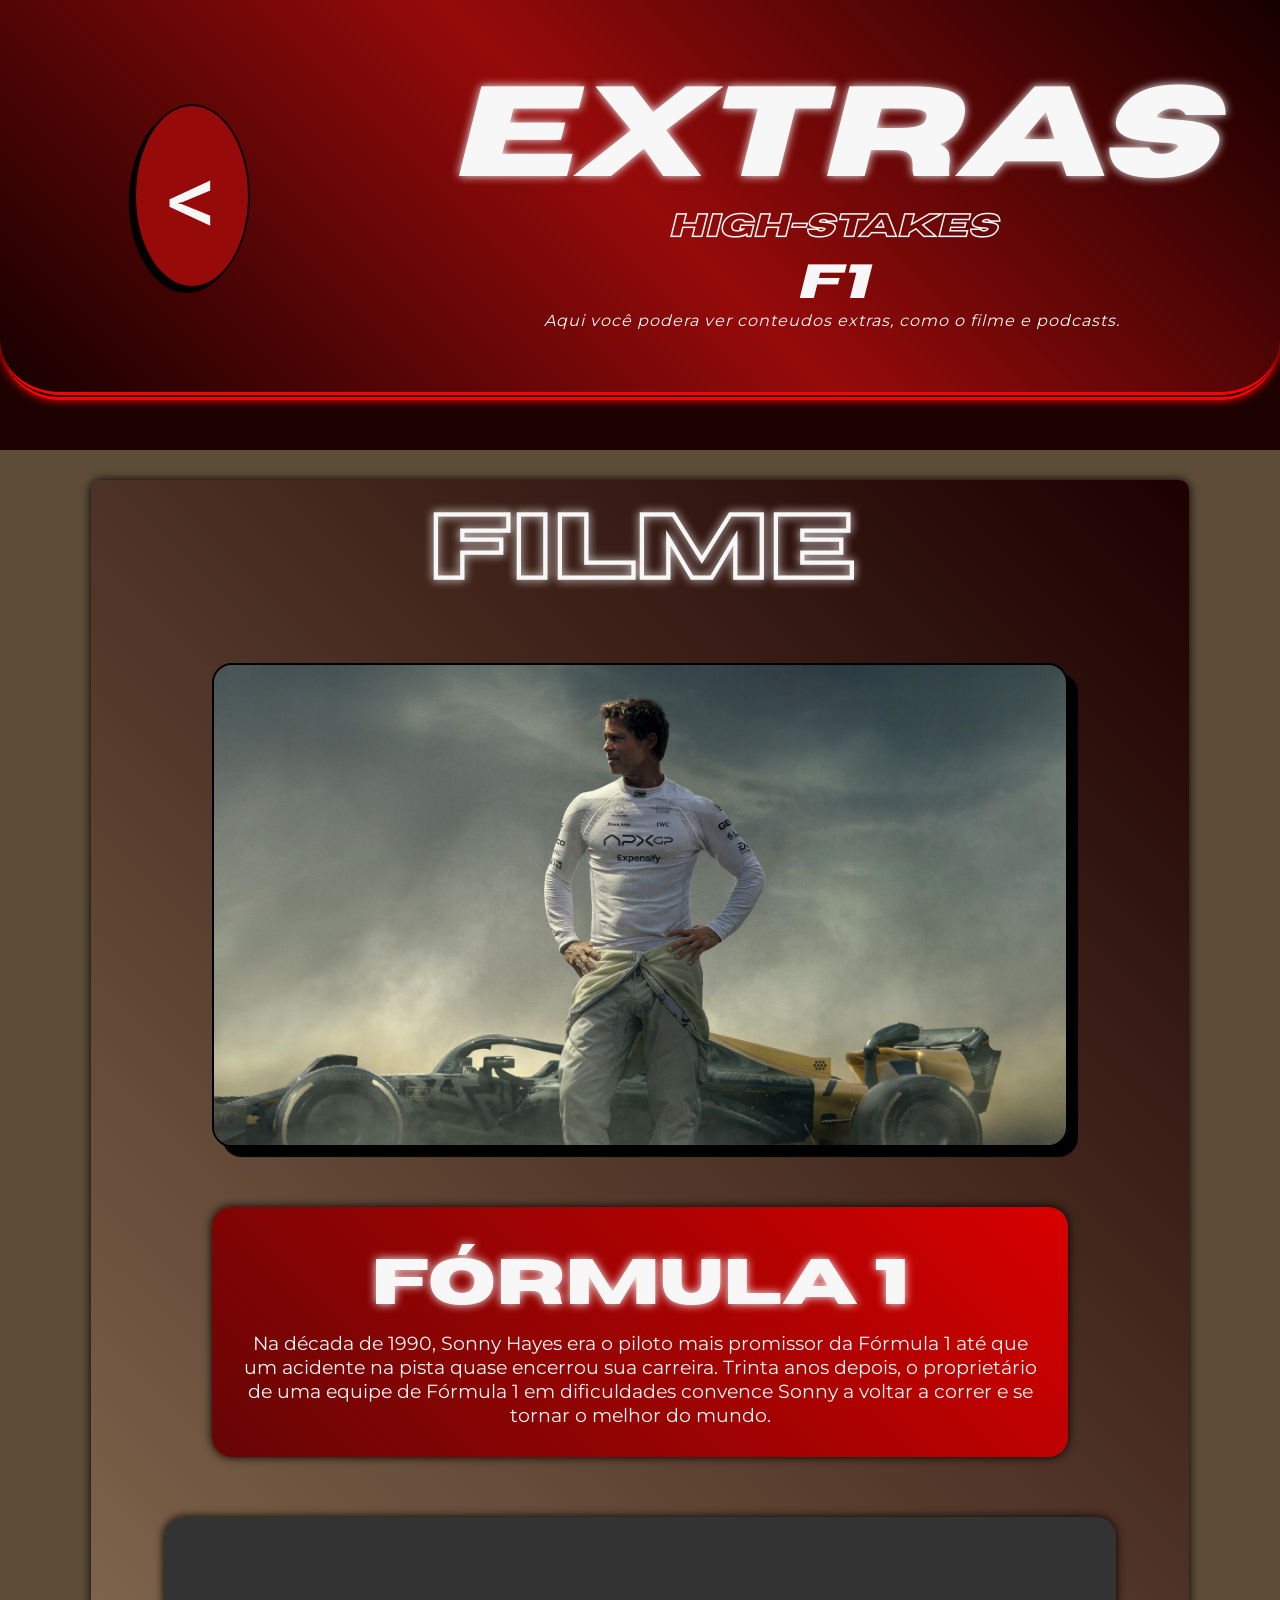
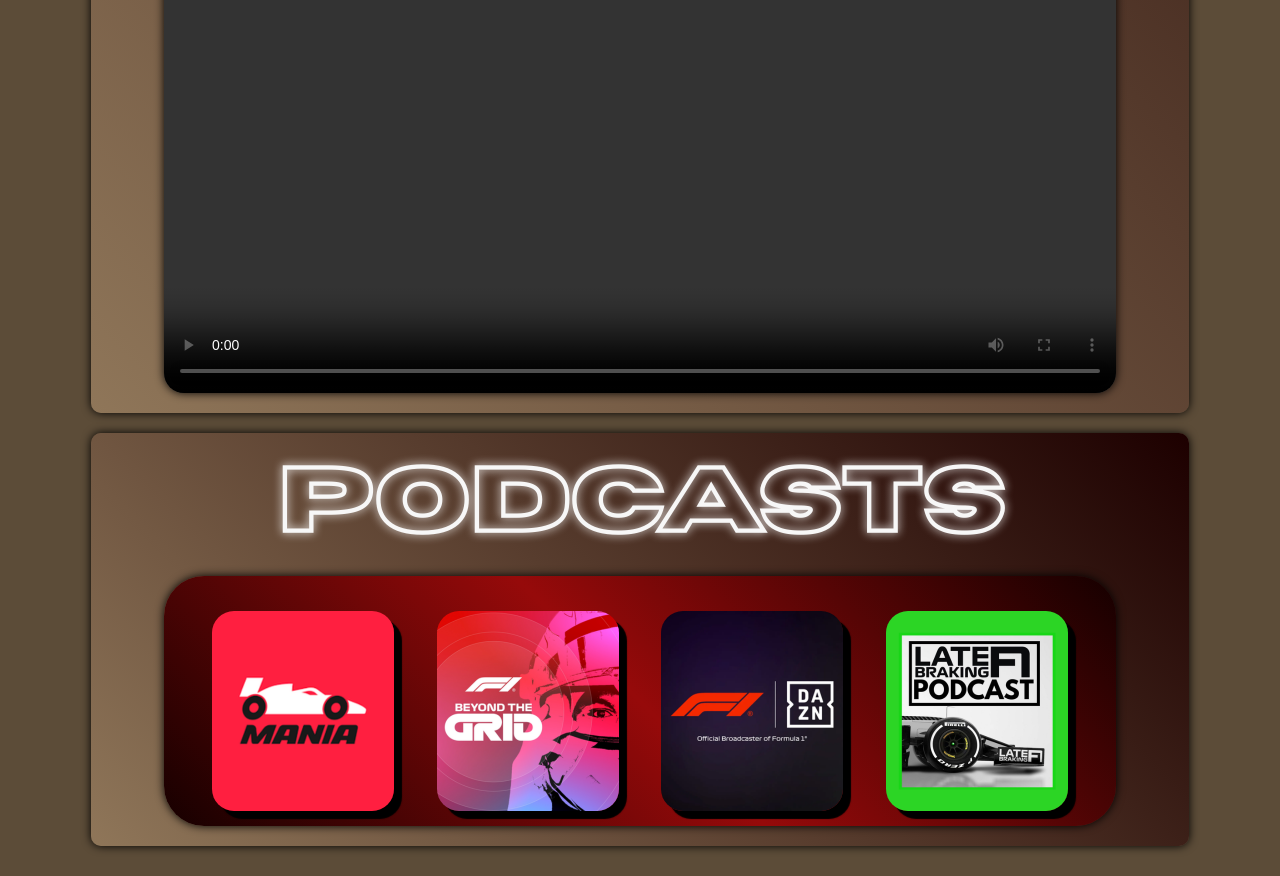
==== PI/HTML/CE.html @ 6d69009c "06-06-2025, 09;50, PAULO TURIBIO" ====
<!DOCTYPE html>
<html lang="pt-br">
<head>
    <meta charset="UTF-8">
    <link rel="stylesheet" href="../CSS/CE.css">
    <link rel="shortcut icon" href="../Midias/Imagens/icone/favicon.ico" type="image/x-icon">
    <meta name="viewport" content="width=device-width, initial-scale=1.0">
    <title>EXTRAS</title>
</head>
<body>
    <header>
        <div id="D1">
            <a href="../PRINCIPAL.html"> < </a>
        </div>
        <div id="D2">
            <h1>EXTRAS</h1>
            <h2>HIGH-STAKES</h2>
            <h3>F1</h3>
            <p>Aqui você podera ver conteudos extras, como o filme e podcasts.</p>
        </div>
    </header>
    <main>
        <section id="FILME">
            <h2 id="fi">FILME</h2>
            <div id="poster">
                <img src="../Midias/Imagens/poster1.jpg" alt="">
            </div>
            <div id="poster2">
                <div id="sino">
                    <h2>FÓRMULA 1</h2>
                    <p>Na década de 1990, Sonny Hayes era o piloto mais promissor da Fórmula 1 até que um acidente na pista quase encerrou sua carreira. Trinta anos depois, o proprietário de uma equipe de Fórmula 1 em dificuldades convence Sonny a voltar a correr e se tornar o melhor do mundo.</p>
                </div>
            </div>
            <div id="poster3">
                <video src="../Midias/videos/f1edit.mp4" controls></video>
            </div>
        </section>
        <section id="pod">
            <h2 id="po">PODCASTS</h2>
            <div id="conta">
                <div><a href="https://www.f1mania.net/podcast/" target="_blank"><img src="../Midias/Imagens/pods/mmania.png" alt=""></a></div>
                <div><a href="https://www.formula1.com/en/latest/tags/beyond-the-grid.63HGi6Q0grEg1ToZBtPNQ9" target="_blank"><img src="../Midias/Imagens/pods/beyondgrid.png" alt=""></a></div>
                <div><a href="https://www.dazn.com/pt-BR/competition/Competition:1m5x4n07f2kqkiczebja5etiq" target="_blank"><img src="../Midias/Imagens/pods/dazn.png" alt=""></a></div>
                <div><a href="https://www.latebrakingpodcast.com/" target="_blank"><img src="../Midias/Imagens/pods/braking late.png" alt=""></a></div>
                <div><a href="https://www.formula1.com/en/latest/tags/f1-nation.4OP1JyE2Om4LVtCmDTIlPN" target="_blank"><img src="../Midias/Imagens/pods/f1nation.png" alt=""></a></div>
                <div><a href="https://www.grandepremio.com.br/podcasts/" target="_blank"><img src="../Midias/Imagens/pods/grandepremio.png" alt=""></a></div>
                <div><a href="https://open.spotify.com/show/5ikPuUzoDurzL3ep7BH6tL" target="_blank"><img src="../Midias/Imagens/pods/otosport.png" alt=""></a></div>
                <div><a href="https://www.sporttv.pt/podcast-f1-na-sport-tv" target="_blank"><img src="../Midias/Imagens/pods/sporttv.png" alt=""></a></div>
                <div><a href="https://www.the-race.com/" target="_blank"><img src="../Midias/Imagens/pods/the race.png" alt=""></a></div>
                <div><a href="https://open.spotify.com/show/44WOouSMPldxafMFCKT3gA" target="_blank"><img src="../Midias/Imagens/pods/xadrez.png" alt=""></a></div>
            </div>
        </section>
    </main>
</body>
</html>
---- PI/CSS/CE.css ----
@font-face {
    font-family: FP;
    src: url(../Midias/Fontes/Horizon-Font/horizon.otf);
}
@font-face {
    font-family: FS;
    src: url(../Midias/Fontes/Horizon-Font/horizon_outlined.otf);
}
@font-face {
    font-family: Roboto1;
    src: url(../Midias/Fontes/Roboto-Regular.ttf);
}
@font-face {
    font-family: M1;
    src: url(../Midias/Fontes/Montserrat-VariableFont_wght.ttf);
}
@font-face {
    font-family: MERRI;
    src: url(../Midias/Fontes/Merriweather/Merriweather-VariableFont_opsz\,wdth\,wght.ttf);
}
*{
    margin: 0;
    padding: 0;
    box-sizing: border-box;
    flex-wrap: wrap;
    scroll-behavior: smooth;
}
*::selection{
    background-color: var(--cor2);
    color: var(--C1P);
}
:root{
    --C1P: rgb(247, 247, 247);
    --cor1: rgb(227, 68, 65);
    --cor2: rgb(216, 0, 0);
    --cor3: #960a0a;
    --cor4: rgb(102, 5, 5);
    --cor5: rgb(104, 0, 0);
    --cor6: rgb(22, 0, 0);
    --cor7: rgb(106, 6, 8);
    --cor8: rgb(14, 0, 0);
    --cor9: rgb(29, 0, 0);
    --VERMELHO: red;
    --cor10: rgb(92, 76, 56);
    --cor11: rgb(143, 118, 89);
}
body{
    background-color: var(--cor9);
    overflow-x: hidden;
}
header{
    box-shadow: 0px 0px 10px var(--VERMELHO);
    width: 100%;
    height: 400px;
    flex-wrap: wrap;
    background-image: linear-gradient(45deg, var(--cor6),var(--cor3), var(--cor6));
    background-size: cover;
    background-repeat: no-repeat;
    backdrop-filter: blur(60px);
    background-position: center;
    display: flex;
    flex-direction: row;
    border-bottom: 8px double var(--VERMELHO);
    border-radius: 0 0 60px 60px;
}
#D1{
    width: 30%;
    height: 100%;
    display: flex;
    flex-direction: column;
    align-items: center;
    justify-content: center;
}
#D1 a{
    background-color: var(--cor3);    
    text-decoration: none;
    color: var(--C1P);
    font-size: 8vw;
    transition: 0.3s;    
    padding: 30px;
    font-family: Roboto1;
    border-radius: 50%;
    box-shadow: -5px 5px 1px black;
    text-align: center;
    display: inline-block;
    border: 2px solid var(--cor8);
}
#D1 a:hover{
    transform: scale(1.1);
    background-color: var(--cor2);
    box-shadow: 0px 0px 20px black;
}
#D2{
    width: 70%;
    height: 100%;
    display: flex;
    flex-direction: column;
    align-items: center;
    justify-content: center;
}
#D2 h1{
    font-family: FP;
    font-size: 10vw;
    text-align: center;
    color: var(--C1P);
    display: flex;
    flex-direction: row;
    align-items: center;
    text-shadow: 0px 0px 10px var(--C1P);
    font-style: italic;
}
#D2 h2{
    font-family: FS;
    color: var(--C1P);
    margin-bottom: 10px;
    font-size: 2em;
    font-style: italic;
}
#fi{
    font-family: FS;
    color: var(--C1P);
    text-shadow: 0px 0px 10px var(--C1P);
    font-size: 7vw;
}
#D2 h3{
    color: var(--C1P);
    font-family: FP;
    font-style: italic;
    letter-spacing: 1px;
    font-size: 3em;
}
#D2 p{
    color: var(--C1P);
    font-family: M1;
    text-align: center;
    font-style: italic;
    letter-spacing: 1px;
    font-size: 1em;
    width: 70%;
}
main{
    background-color: var(--cor10);
    width: 100%;
    height: auto;
    display: flex;
    flex-direction: column;
    padding: 30px;
    align-items: center;
    margin-top: 50px;
    flex-wrap: wrap;
}
#FILME{
    width: 90%;
    padding: 20px;
    background-image: linear-gradient(45deg, var(--cor11), var(--cor9));
    box-shadow: 0px 0px 10px black;
    border-radius: 10px;
    display: flex;
    flex-direction: column;
    gap: 60px;
    justify-content: space-evenly;
    align-items: center;
    flex-wrap: wrap;
}
#poster{
    width: 90%;
    display: flex;
    justify-content: center;
}
#poster img{
    width: 90%;
    border-radius: 20px;
    box-shadow: 10px 10px 1px black;
    border: 2px solid black;
}
#poster2{
    width: 90%;
    display: flex;
    justify-content: space-evenly;
    align-items: center;
}
#sino{
    box-shadow: 0px 0px 10px black;
    width: 90%;
    text-align: center;
    background-image: linear-gradient(45deg, var(--cor4), var(--cor2) ) ;
    padding: 30px;
    border-radius: 20px;
    color: var(--C1P);
}
#sino h2{
    font-family: FP;
    font-size: 5vw;
    margin: 10px;
    text-shadow: 0px 0px 10px var(--C1P);
}
#sino p{
    font-family: M1;
    font-size: 1.5vw;
}
#poster3{
    width: 90%;
    display: flex;
    justify-content: center;
}
#poster3 video{
    width: 100%;
    border-radius: 20px;
    box-shadow: 0px 0px 10px black;
}
#pod{
    margin-top: 20px;
    width: 90%;
    padding: 20px;
    background-image: linear-gradient(45deg, var(--cor11), var(--cor9));
    box-shadow: 0px 0px 10px black;
    border-radius: 10px;
    display: flex;
    flex-direction: column;
    justify-content: space-evenly;
    align-items: center;
    flex-wrap: wrap;
}
#po{
    font-family: FS;
    color: var(--C1P);
    text-shadow: 0px 0px 10px var(--C1P);
    font-size: 7vw;
    margin-bottom: 20px;
}
#conta{
    width: 90%;
    height: 250px;
    padding: 20px;
    border-radius: 40px;
    display: flex;
    box-shadow: 0px 0px 10px black;
    align-items: center;
    justify-content: space-evenly;
    background-image: linear-gradient(45deg, var(--cor6),var(--cor3), var(--cor6));
    flex-direction: row;
    flex-wrap: wrap;
    overflow-y: auto;
}

#conta div{
    overflow: hidden;
    border-radius: 22px;
    width: 182px;
    height: 200px;
    margin: 15px;
    box-shadow: 8px 8px 1px black;
    transition: 0.3s ease;
}
#conta a img{
    width: 100%;
}
#conta div:hover{
    transform: scale(1.1);
    box-shadow: 0px 0px 10px var(--cor8);
}
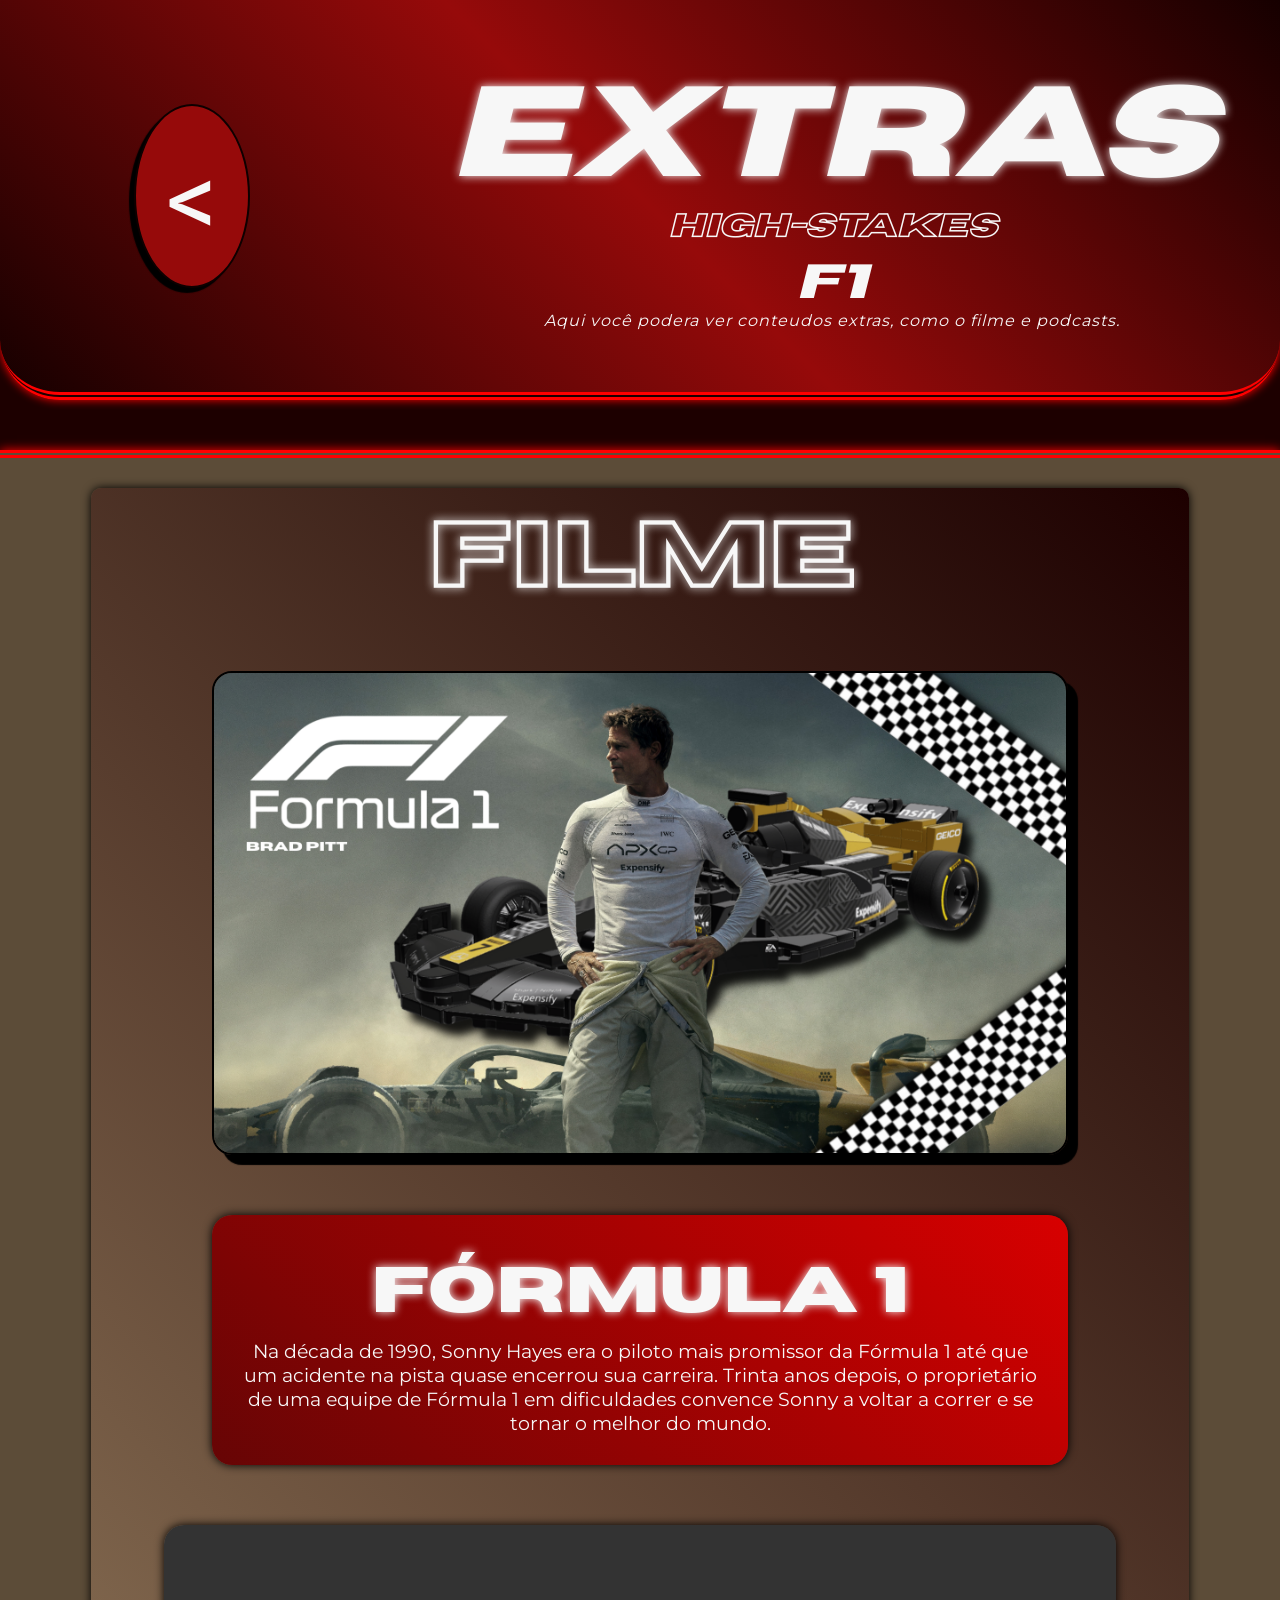
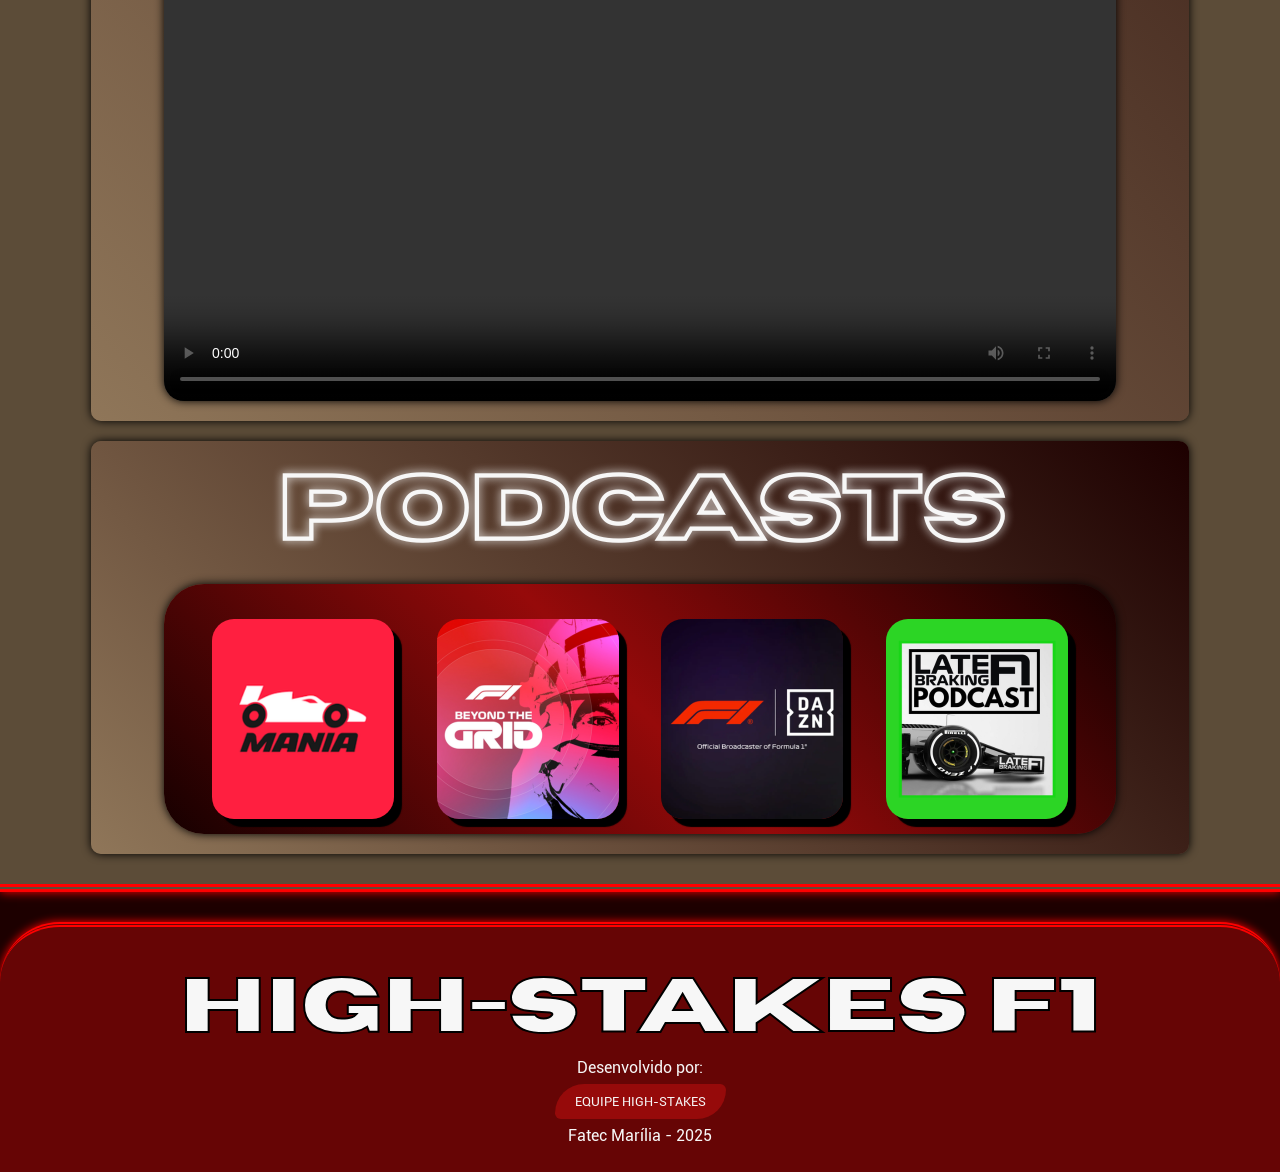
==== commit 5517cae6: "mesmo que o de baixo, 10:32" ====
--- a/PI/HTML/CE.html
+++ b/PI/HTML/CE.html
@@ -23,7 +23,7 @@
         <section id="FILME">
             <h2 id="fi">FILME</h2>
             <div id="poster">
-                <img src="../Midias/Imagens/poster1.jpg" alt="">
+                <img src="../Midias/Imagens/poster1.png" alt="">
             </div>
             <div id="poster2">
                 <div id="sino">
@@ -51,5 +51,13 @@
             </div>
         </section>
     </main>
+     <footer>
+        <div id="rodape">
+            <h2>HIGH-STAKES F1</h2>
+            <p>Desenvolvido por:</p>
+            <a href="HTML/creditos.html">EQUIPE HIGH-STAKES</a>
+            <p>Fatec Marília - 2025</p>
+        </div>
+    </footer>
 </body>
 </html>
--- a/PI/CSS/CE.css
+++ b/PI/CSS/CE.css
@@ -148,6 +148,9 @@
     align-items: center;
     margin-top: 50px;
     flex-wrap: wrap;
+    box-shadow: 0px 0px 10px var(--VERMELHO);
+    border-top: 8px double var(--VERMELHO);
+    border-bottom: 8px double var(--VERMELHO);
 }
 #FILME{
     width: 90%;
@@ -258,4 +261,58 @@
 #conta div:hover{
     transform: scale(1.1);
     box-shadow: 0px 0px 10px var(--cor8);
-}+}
+#rodape a{
+    background-color: var(--cor3);
+    color: var(--C1P);
+    padding: 10px 20px;
+    border-radius:  50px 10px;
+    text-decoration: none;
+    display: inline-block;
+    font-size: 1vw;
+    transition: all 0.5s;
+    font-family: Roboto1;
+}
+#rodape p{
+    font-family: Roboto1;
+    color: var(--C1P);
+}
+#rodape h2{
+    font-family: FP;
+    font-size: 6vw;
+    text-align: center;
+    color: var(--C1P);
+    display: flex;
+    flex-direction: row;
+    align-items: center;
+    margin-top: 30px;
+    -webkit-text-stroke: 2px black;
+}
+#NMS{
+    font-family: M1;
+    color: var(--C1P);
+}
+footer{
+    background-color: var(--cor4);
+    border-top: 5px double var(--VERMELHO);
+    width: 100%;
+    height: 250px;
+    padding-bottom: 20px;
+    margin-top: 30px;
+    border-radius: 60px 60px 0 0;
+    box-shadow: 0px 0px 10px var(--VERMELHO);
+}
+#rodape{
+    width: 100%;
+    height: 100%;
+    display: flex;
+    align-items: center;
+    flex-direction: column;
+    justify-content: space-evenly;    
+
+}
+a:hover{
+    transform: scale(1.1);
+    background-color: var(--cor2);
+    box-shadow: 0px 0px 20px black;
+}
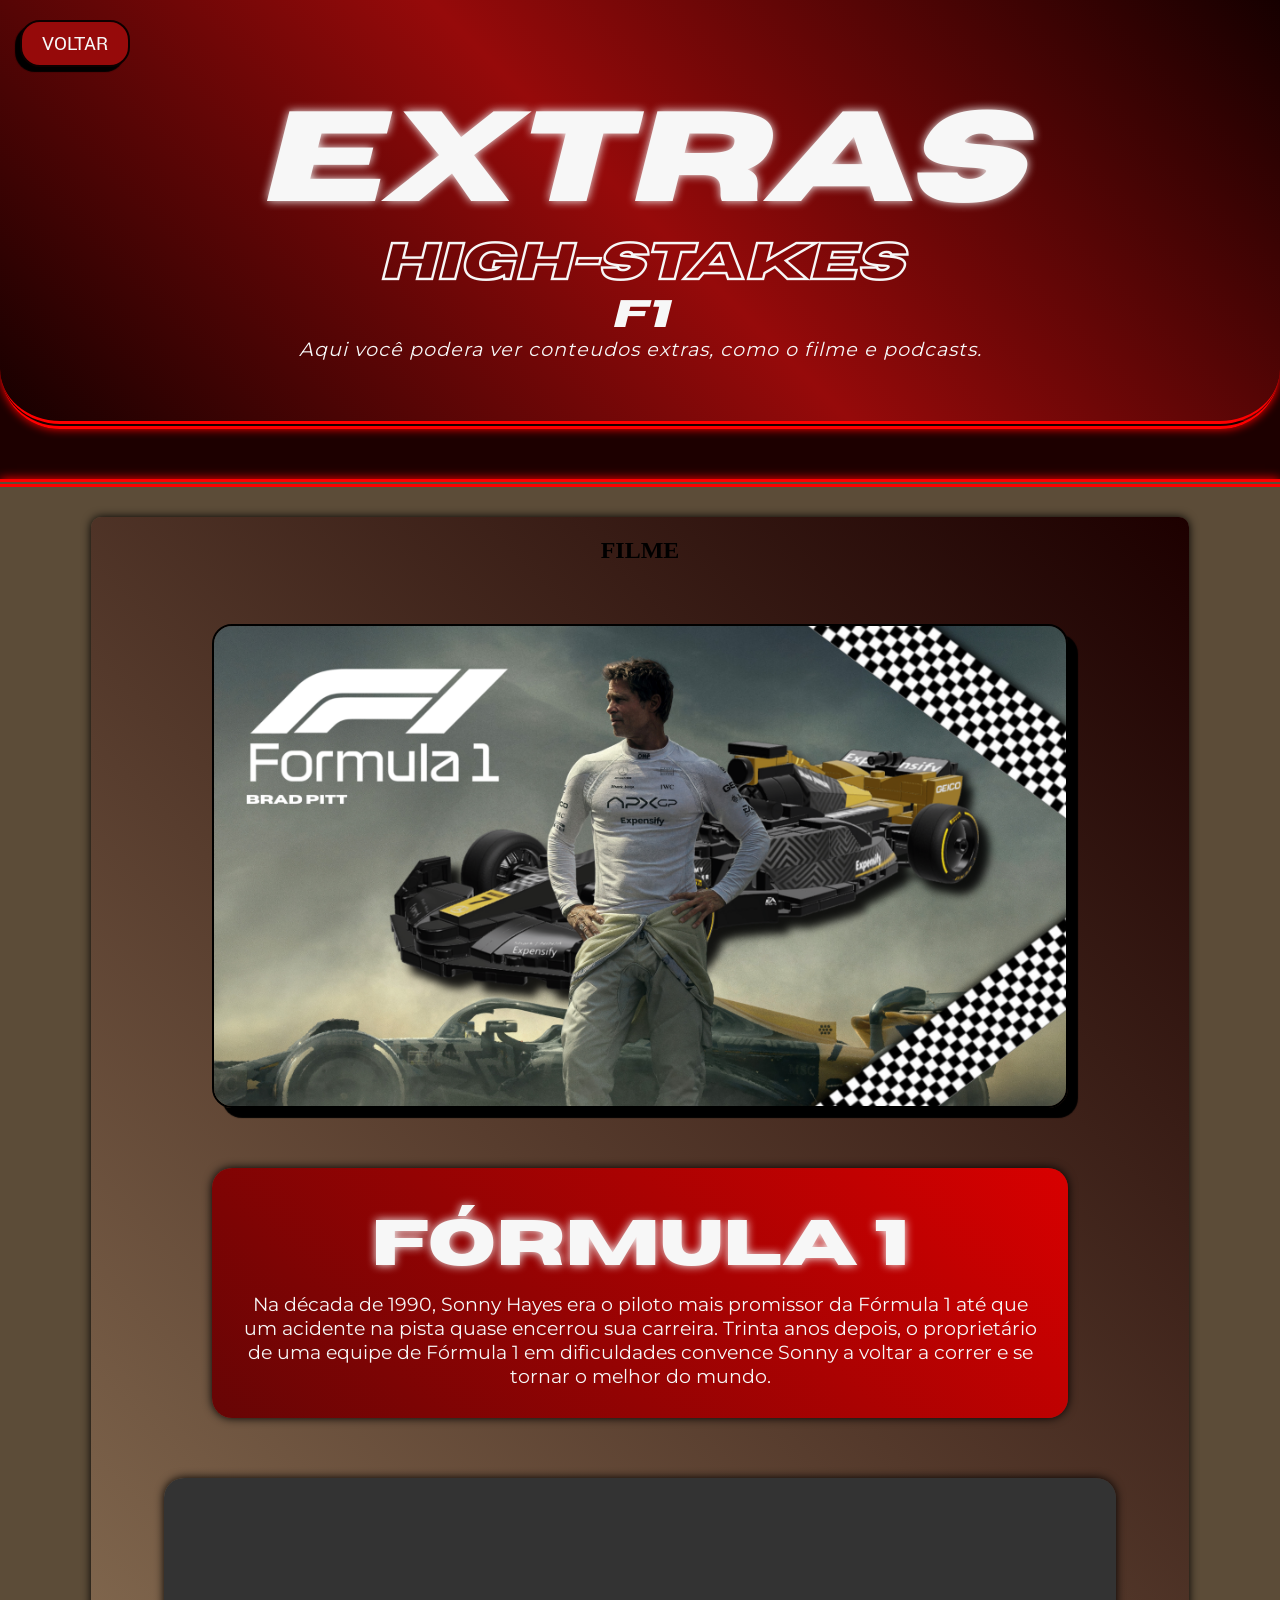
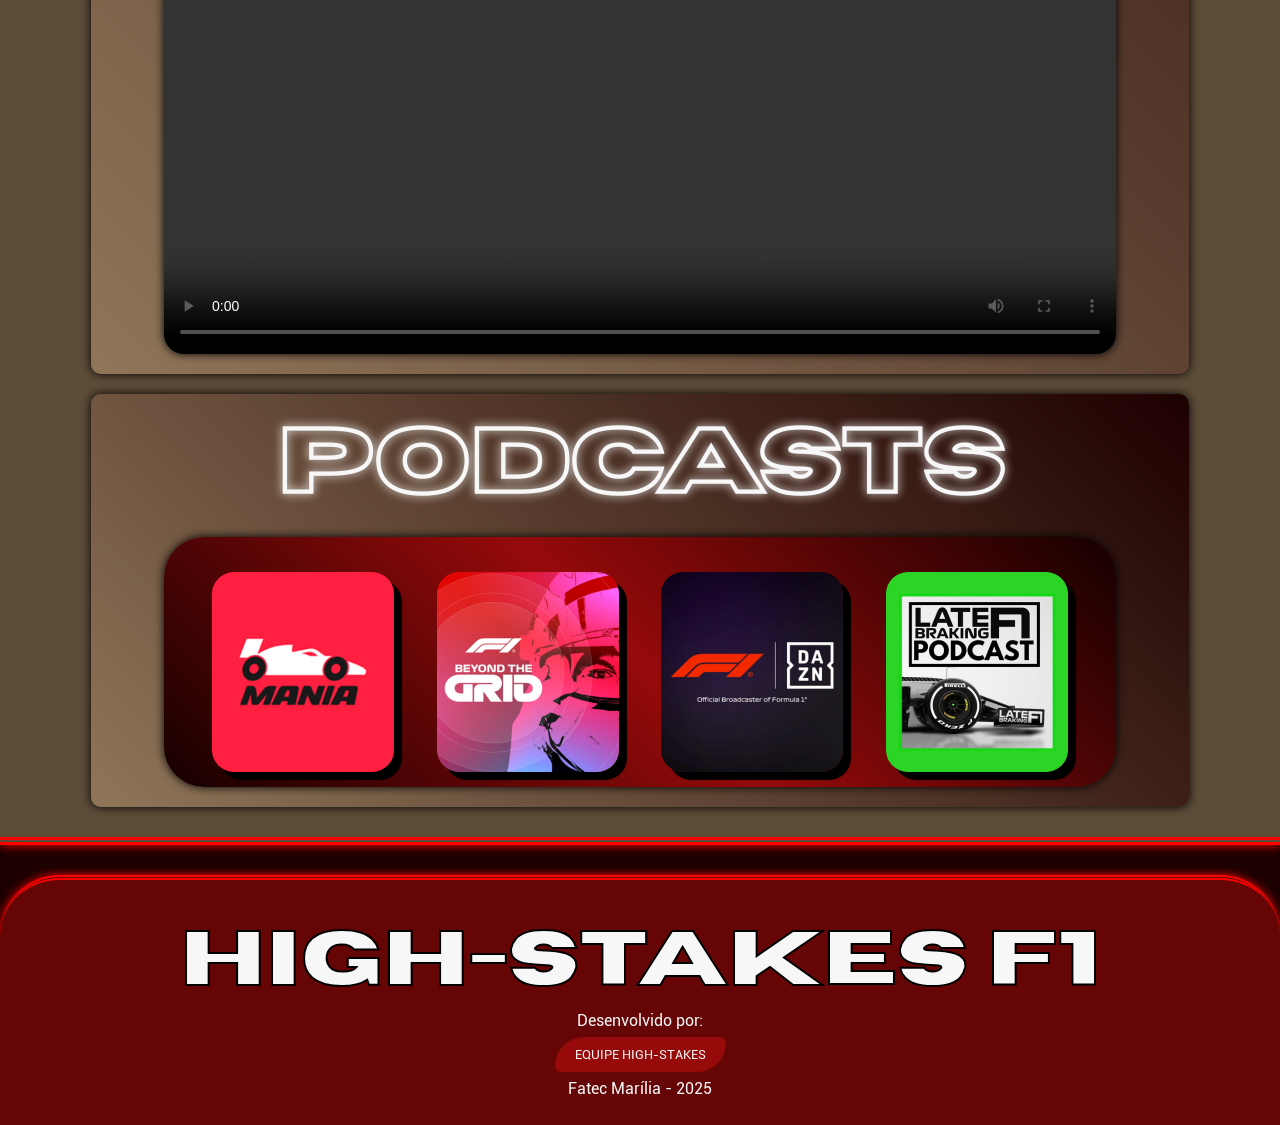
==== commit 2dfaa404: "botões, 10:48, PAULO E JUVENAL" ====
--- a/PI/HTML/CE.html
+++ b/PI/HTML/CE.html
@@ -10,7 +10,7 @@
 <body>
     <header>
         <div id="D1">
-            <a href="../PRINCIPAL.html"> < </a>
+            <a href="../PRINCIPAL.html"> VOLTAR </a>
         </div>
         <div id="D2">
             <h1>EXTRAS</h1>
@@ -55,7 +55,7 @@
         <div id="rodape">
             <h2>HIGH-STAKES F1</h2>
             <p>Desenvolvido por:</p>
-            <a href="HTML/creditos.html">EQUIPE HIGH-STAKES</a>
+            <a href="creditos.html">EQUIPE HIGH-STAKES</a>
             <p>Fatec Marília - 2025</p>
         </div>
     </footer>
--- a/PI/CSS/CE.css
+++ b/PI/CSS/CE.css
@@ -51,7 +51,8 @@
 header{
     box-shadow: 0px 0px 10px var(--VERMELHO);
     width: 100%;
-    height: 400px;
+    height: auto;
+    padding-bottom: 60px;
     flex-wrap: wrap;
     background-image: linear-gradient(45deg, var(--cor6),var(--cor3), var(--cor6));
     background-size: cover;
@@ -59,13 +60,13 @@
     backdrop-filter: blur(60px);
     background-position: center;
     display: flex;
-    flex-direction: row;
+    flex-direction: column;
     border-bottom: 8px double var(--VERMELHO);
     border-radius: 0 0 60px 60px;
 }
 #D1{
-    width: 30%;
-    height: 100%;
+    width: 100%;
+    height: 20%;
     display: flex;
     flex-direction: column;
     align-items: center;
@@ -75,11 +76,13 @@
     background-color: var(--cor3);    
     text-decoration: none;
     color: var(--C1P);
-    font-size: 8vw;
+    font-size: 1.5vw;
     transition: 0.3s;    
-    padding: 30px;
+    padding: 10px 20px;
+    border-radius: 20px;
+    margin: 20px;
+    align-self: start;
     font-family: Roboto1;
-    border-radius: 50%;
     box-shadow: -5px 5px 1px black;
     text-align: center;
     display: inline-block;
@@ -91,11 +94,12 @@
     box-shadow: 0px 0px 20px black;
 }
 #D2{
-    width: 70%;
-    height: 100%;
-    display: flex;
-    flex-direction: column;
-    align-items: center;
+    width: 100%;
+    height: 70%;
+    display: flex;
+    flex-direction: column;
+    align-items: center;
+    flex-wrap: nowrap;
     justify-content: center;
 }
 #D2 h1{
@@ -104,30 +108,24 @@
     text-align: center;
     color: var(--C1P);
     display: flex;
-    flex-direction: row;
-    align-items: center;
+    flex-direction: column;
+    align-items: center;
+    
     text-shadow: 0px 0px 10px var(--C1P);
     font-style: italic;
 }
 #D2 h2{
     font-family: FS;
     color: var(--C1P);
-    margin-bottom: 10px;
-    font-size: 2em;
+    font-size: 4vw;
     font-style: italic;
-}
-#fi{
-    font-family: FS;
-    color: var(--C1P);
-    text-shadow: 0px 0px 10px var(--C1P);
-    font-size: 7vw;
 }
 #D2 h3{
     color: var(--C1P);
     font-family: FP;
     font-style: italic;
     letter-spacing: 1px;
-    font-size: 3em;
+    font-size: 3vw;
 }
 #D2 p{
     color: var(--C1P);
@@ -135,7 +133,7 @@
     text-align: center;
     font-style: italic;
     letter-spacing: 1px;
-    font-size: 1em;
+    font-size: 1.5vw;
     width: 70%;
 }
 main{
@@ -288,10 +286,6 @@
     margin-top: 30px;
     -webkit-text-stroke: 2px black;
 }
-#NMS{
-    font-family: M1;
-    color: var(--C1P);
-}
 footer{
     background-color: var(--cor4);
     border-top: 5px double var(--VERMELHO);
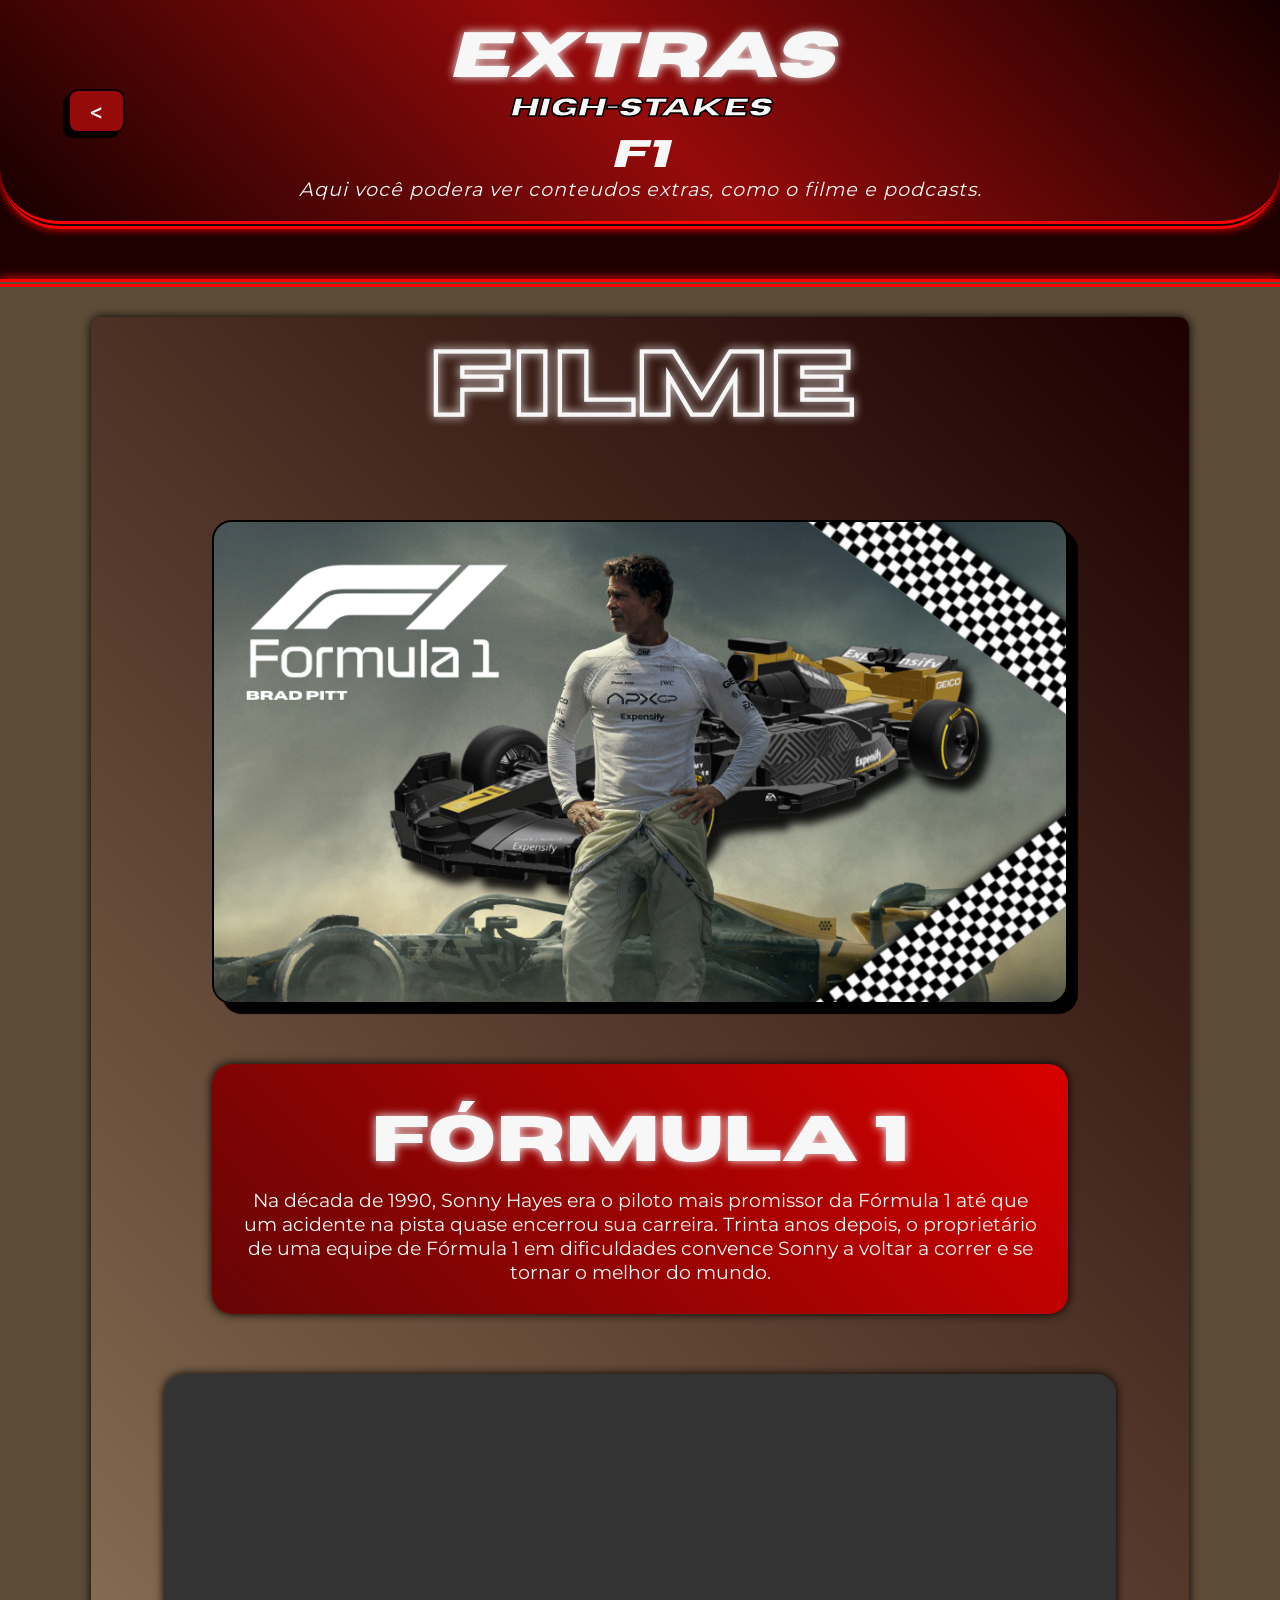
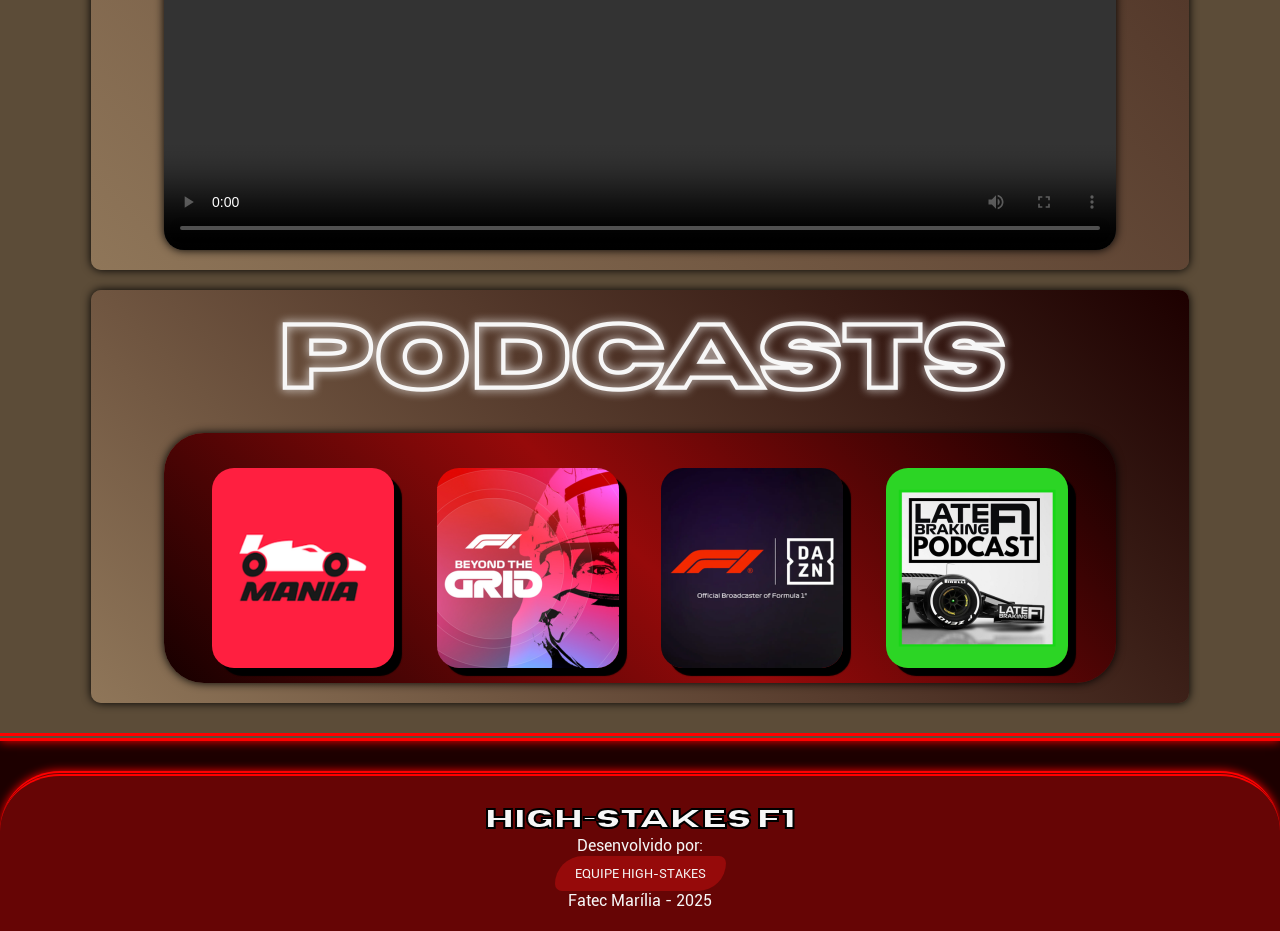
==== commit 57666b80: "Alterações feitas por Juvenal" ====
--- a/PI/HTML/CE.html
+++ b/PI/HTML/CE.html
@@ -9,14 +9,16 @@
 </head>
 <body>
     <header>
-        <div id="D1">
-            <a href="../PRINCIPAL.html"> VOLTAR </a>
-        </div>
-        <div id="D2">
-            <h1>EXTRAS</h1>
-            <h2>HIGH-STAKES</h2>
-            <h3>F1</h3>
-            <p>Aqui você podera ver conteudos extras, como o filme e podcasts.</p>
+        <div class="container">
+            <div id="D1">
+                <a href="../PRINCIPAL.html"> < </a>
+            </div>
+            <div id="D2">
+                <h1>EXTRAS</h1>
+                <h2>HIGH-STAKES</h2>
+                <h3>F1</h3>
+                <p>Aqui você podera ver conteudos extras, como o filme e podcasts.</p>
+            </div>
         </div>
     </header>
     <main>
--- a/PI/CSS/CE.css
+++ b/PI/CSS/CE.css
@@ -50,25 +50,26 @@
 }
 header{
     box-shadow: 0px 0px 10px var(--VERMELHO);
-    width: 100%;
-    height: auto;
-    padding-bottom: 60px;
-    flex-wrap: wrap;
+    /*width: 100%;*/
+    height: 100%;
+    padding-top: 20px;
+    padding-bottom: 20px;
+    /*flex-wrap: wrap;*/
     background-image: linear-gradient(45deg, var(--cor6),var(--cor3), var(--cor6));
     background-size: cover;
     background-repeat: no-repeat;
     backdrop-filter: blur(60px);
     background-position: center;
-    display: flex;
-    flex-direction: column;
+    /*display: flex;
+    flex-direction: row;*/
     border-bottom: 8px double var(--VERMELHO);
     border-radius: 0 0 60px 60px;
 }
 #D1{
-    width: 100%;
-    height: 20%;
-    display: flex;
-    flex-direction: column;
+    width: 15%;
+    height: 100%;
+    display: flex;
+    flex-direction: row;
     align-items: center;
     justify-content: center;
 }
@@ -76,10 +77,10 @@
     background-color: var(--cor3);    
     text-decoration: none;
     color: var(--C1P);
-    font-size: 1.5vw;
+    font-size: 2vw;
     transition: 0.3s;    
-    padding: 10px 20px;
-    border-radius: 20px;
+    padding: 5px 20px;
+    border-radius: 10px;
     margin: 20px;
     align-self: start;
     font-family: Roboto1;
@@ -94,8 +95,8 @@
     box-shadow: 0px 0px 20px black;
 }
 #D2{
-    width: 100%;
-    height: 70%;
+    width: 70%;
+    height: 100%;
     display: flex;
     flex-direction: column;
     align-items: center;
@@ -104,20 +105,21 @@
 }
 #D2 h1{
     font-family: FP;
-    font-size: 10vw;
-    text-align: center;
-    color: var(--C1P);
-    display: flex;
-    flex-direction: column;
-    align-items: center;
-    
+    font-size: 5vw;
+    text-align: center;
+    color: var(--C1P);
+    display: flex;
+    flex-direction: row;
+    align-items: center;
     text-shadow: 0px 0px 10px var(--C1P);
     font-style: italic;
 }
 #D2 h2{
-    font-family: FS;
-    color: var(--C1P);
-    font-size: 4vw;
+    font-family: FP;
+    color: var(--C1P);
+    -webkit-text-stroke: 1.6px black;
+    margin-bottom: 10px;
+    font-size: 2vw;
     font-style: italic;
 }
 #D2 h3{
@@ -134,7 +136,12 @@
     font-style: italic;
     letter-spacing: 1px;
     font-size: 1.5vw;
-    width: 70%;
+    width: 100%;
+}
+.container {
+    display: flex;
+    /*justify-content: space-evenly;*/
+    align-items: center;
 }
 main{
     background-color: var(--cor10);
@@ -222,7 +229,7 @@
     align-items: center;
     flex-wrap: wrap;
 }
-#po{
+#po, #fi{
     font-family: FS;
     color: var(--C1P);
     text-shadow: 0px 0px 10px var(--C1P);
@@ -290,7 +297,7 @@
     background-color: var(--cor4);
     border-top: 5px double var(--VERMELHO);
     width: 100%;
-    height: 250px;
+    height: 160px;
     padding-bottom: 20px;
     margin-top: 30px;
     border-radius: 60px 60px 0 0;
@@ -310,3 +317,29 @@
     background-color: var(--cor2);
     box-shadow: 0px 0px 20px black;
 }
+#rodape a{
+    background-color: var(--cor3);
+    color: var(--C1P);
+    padding: 10px 20px;
+    border-radius: 40px 10px;
+    text-decoration: none;
+    display: inline-block;
+    font-size: 1vw;
+    transition: all 0.5s;
+    font-family: Roboto1;
+}
+#rodape p{
+    font-family: Roboto1;
+    color: var(--C1P);
+}
+#rodape h2{
+    font-family: FP;
+    font-size: 2vw;
+    text-align: center;
+    color: var(--C1P);
+    display: flex;
+    flex-direction: row;
+    align-items: center;
+    margin-top: 30px;
+    -webkit-text-stroke: 2px black;
+}
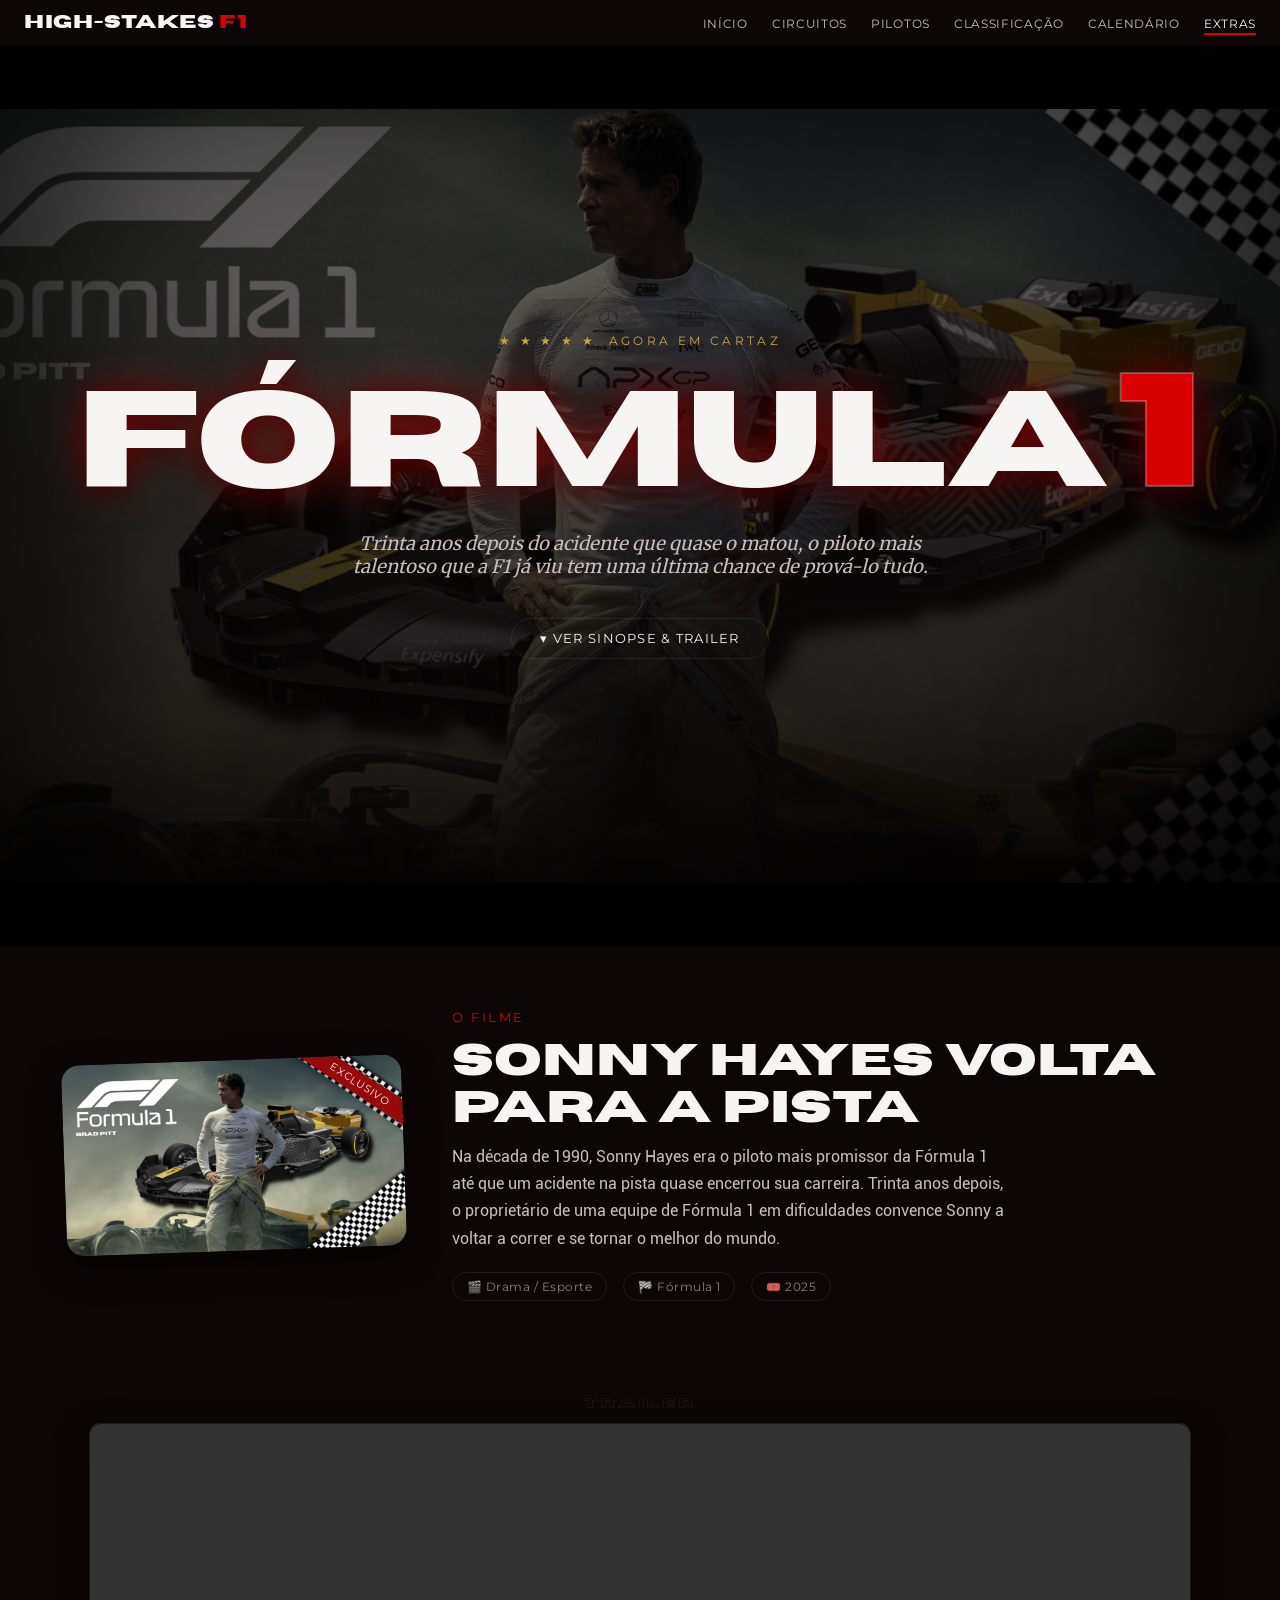
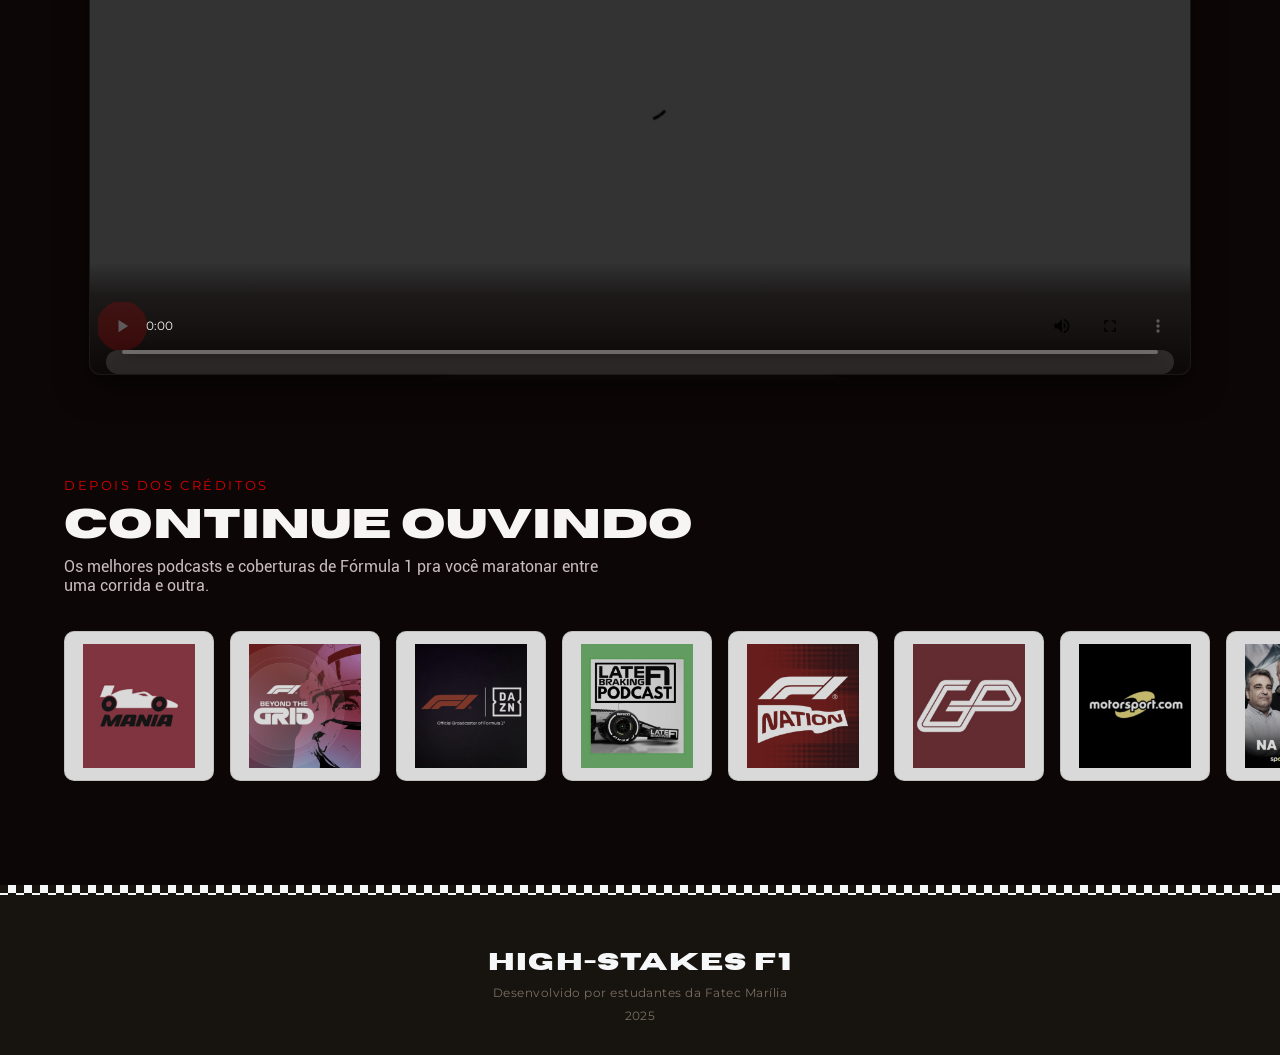
==== commit 66798308: "Redesign site UI/UX across all pages Introduce a shared global.css design system (tokens, fonts, nav" ====
--- a/PI/HTML/CE.html
+++ b/PI/HTML/CE.html
@@ -2,64 +2,100 @@
 <html lang="pt-br">
 <head>
     <meta charset="UTF-8">
+    <link rel="stylesheet" href="../CSS/global.css">
     <link rel="stylesheet" href="../CSS/CE.css">
     <link rel="shortcut icon" href="../Midias/Imagens/icone/favicon.ico" type="image/x-icon">
     <meta name="viewport" content="width=device-width, initial-scale=1.0">
     <title>EXTRAS</title>
 </head>
 <body>
-    <header>
-        <div class="container">
-            <div id="D1">
-                <a href="../PRINCIPAL.html"> < </a>
-            </div>
-            <div id="D2">
-                <h1>EXTRAS</h1>
-                <h2>HIGH-STAKES</h2>
-                <h3>F1</h3>
-                <p>Aqui você podera ver conteudos extras, como o filme e podcasts.</p>
-            </div>
+    <header class="global-nav global-nav--onscreen">
+        <div class="global-nav__inner">
+            <a class="global-nav__logo" href="../PRINCIPAL.html">HIGH-STAKES <span>F1</span></a>
+            <input type="checkbox" id="global-nav-toggle" class="global-nav__toggle-input visually-hidden">
+            <label for="global-nav-toggle" class="global-nav__toggle-label" aria-label="Abrir menu">&#9776;</label>
+            <ul class="global-nav__links">
+                <li><a href="../PRINCIPAL.html">INÍCIO</a></li>
+                <li><a href="corr.html">CIRCUITOS</a></li>
+                <li><a href="corredores.html">PILOTOS</a></li>
+                <li><a href="classificacao.html">CLASSIFICAÇÃO</a></li>
+                <li><a href="data.html">CALENDÁRIO</a></li>
+                <li><a href="CE.html" class="is-active">EXTRAS</a></li>
+            </ul>
         </div>
     </header>
+
+    <header class="cine-hero">
+        <div class="cine-bar cine-bar--top"></div>
+        <div class="cine-bar cine-bar--bottom"></div>
+        <div class="cine-grain"></div>
+        <div class="cine-vignette"></div>
+        <div class="cine-hero__inner">
+            <span class="cine-tag">★ ★ ★ ★ ★&nbsp; AGORA EM CARTAZ</span>
+            <h1 class="cine-title"><span>FÓRMULA</span><span class="cine-title__num">1</span></h1>
+            <p class="cine-tagline">Trinta anos depois do acidente que quase o matou, o piloto mais talentoso que a F1 já viu tem uma última chance de prová-lo tudo.</p>
+            <a href="#FILME" class="cine-cta">▾ VER SINOPSE &amp; TRAILER</a>
+        </div>
+    </header>
+
     <main>
-        <section id="FILME">
-            <h2 id="fi">FILME</h2>
-            <div id="poster">
-                <img src="../Midias/Imagens/poster1.png" alt="">
-            </div>
-            <div id="poster2">
-                <div id="sino">
-                    <h2>FÓRMULA 1</h2>
-                    <p>Na década de 1990, Sonny Hayes era o piloto mais promissor da Fórmula 1 até que um acidente na pista quase encerrou sua carreira. Trinta anos depois, o proprietário de uma equipe de Fórmula 1 em dificuldades convence Sonny a voltar a correr e se tornar o melhor do mundo.</p>
+        <section id="FILME" class="screening">
+            <div class="screening__frame">
+                <div class="screening__poster">
+                    <img src="../Midias/Imagens/poster1.png" alt="Pôster do filme Fórmula 1">
+                    <span class="screening__ribbon">EXCLUSIVO</span>
+                </div>
+                <div class="screening__info">
+                    <span class="page-kicker">O FILME</span>
+                    <h2>Sonny Hayes volta<br>para a pista</h2>
+                    <p>Na década de 1990, Sonny Hayes era o piloto mais promissor da Fórmula 1 até que um acidente na pista quase encerrou sua carreira. Trinta anos depois, o proprietário de uma equipe de Fórmula&nbsp;1 em dificuldades convence Sonny a voltar a correr e se tornar o melhor do mundo.</p>
+                    <div class="screening__meta">
+                        <span>🎬 Drama / Esporte</span>
+                        <span>🏁 Fórmula 1</span>
+                        <span>🎟️ 2025</span>
+                    </div>
                 </div>
             </div>
-            <div id="poster3">
-                <video src="../Midias/videos/f1edit.mp4" controls></video>
+
+            <div class="screen-wrap">
+                <div class="screen-wrap__glow"></div>
+                <span class="screen-wrap__label">TRAILER</span>
+                <div class="screen">
+                    <video src="../Midias/videos/f1edit.mp4" controls></video>
+                </div>
+                <div class="screen-stand"></div>
             </div>
         </section>
-        <section id="pod">
-            <h2 id="po">PODCASTS</h2>
-            <div id="conta">
-                <div><a href="https://www.f1mania.net/podcast/" target="_blank"><img src="../Midias/Imagens/pods/mmania.png" alt=""></a></div>
-                <div><a href="https://www.formula1.com/en/latest/tags/beyond-the-grid.63HGi6Q0grEg1ToZBtPNQ9" target="_blank"><img src="../Midias/Imagens/pods/beyondgrid.png" alt=""></a></div>
-                <div><a href="https://www.dazn.com/pt-BR/competition/Competition:1m5x4n07f2kqkiczebja5etiq" target="_blank"><img src="../Midias/Imagens/pods/dazn.png" alt=""></a></div>
-                <div><a href="https://www.latebrakingpodcast.com/" target="_blank"><img src="../Midias/Imagens/pods/braking late.png" alt=""></a></div>
-                <div><a href="https://www.formula1.com/en/latest/tags/f1-nation.4OP1JyE2Om4LVtCmDTIlPN" target="_blank"><img src="../Midias/Imagens/pods/f1nation.png" alt=""></a></div>
-                <div><a href="https://www.grandepremio.com.br/podcasts/" target="_blank"><img src="../Midias/Imagens/pods/grandepremio.png" alt=""></a></div>
-                <div><a href="https://open.spotify.com/show/5ikPuUzoDurzL3ep7BH6tL" target="_blank"><img src="../Midias/Imagens/pods/otosport.png" alt=""></a></div>
-                <div><a href="https://www.sporttv.pt/podcast-f1-na-sport-tv" target="_blank"><img src="../Midias/Imagens/pods/sporttv.png" alt=""></a></div>
-                <div><a href="https://www.the-race.com/" target="_blank"><img src="../Midias/Imagens/pods/the race.png" alt=""></a></div>
-                <div><a href="https://open.spotify.com/show/44WOouSMPldxafMFCKT3gA" target="_blank"><img src="../Midias/Imagens/pods/xadrez.png" alt=""></a></div>
+
+        <section id="pod" class="aftershow">
+            <div class="aftershow__head">
+                <span class="page-kicker">DEPOIS DOS CRÉDITOS</span>
+                <h2>Continue ouvindo</h2>
+                <p>Os melhores podcasts e coberturas de Fórmula 1 pra você maratonar entre uma corrida e outra.</p>
+            </div>
+            <div class="reel">
+                <div class="reel__track">
+                    <a href="https://www.f1mania.net/podcast/" target="_blank" class="reel__card"><img src="../Midias/Imagens/pods/mmania.png" alt=""></a>
+                    <a href="https://www.formula1.com/en/latest/tags/beyond-the-grid.63HGi6Q0grEg1ToZBtPNQ9" target="_blank" class="reel__card"><img src="../Midias/Imagens/pods/beyondgrid.png" alt=""></a>
+                    <a href="https://www.dazn.com/pt-BR/competition/Competition:1m5x4n07f2kqkiczebja5etiq" target="_blank" class="reel__card"><img src="../Midias/Imagens/pods/dazn.png" alt=""></a>
+                    <a href="https://www.latebrakingpodcast.com/" target="_blank" class="reel__card"><img src="../Midias/Imagens/pods/braking late.png" alt=""></a>
+                    <a href="https://www.formula1.com/en/latest/tags/f1-nation.4OP1JyE2Om4LVtCmDTIlPN" target="_blank" class="reel__card"><img src="../Midias/Imagens/pods/f1nation.png" alt=""></a>
+                    <a href="https://www.grandepremio.com.br/podcasts/" target="_blank" class="reel__card"><img src="../Midias/Imagens/pods/grandepremio.png" alt=""></a>
+                    <a href="https://open.spotify.com/show/5ikPuUzoDurzL3ep7BH6tL" target="_blank" class="reel__card"><img src="../Midias/Imagens/pods/otosport.png" alt=""></a>
+                    <a href="https://www.sporttv.pt/podcast-f1-na-sport-tv" target="_blank" class="reel__card"><img src="../Midias/Imagens/pods/sporttv.png" alt=""></a>
+                    <a href="https://www.the-race.com/" target="_blank" class="reel__card"><img src="../Midias/Imagens/pods/the race.png" alt=""></a>
+                    <a href="https://open.spotify.com/show/44WOouSMPldxafMFCKT3gA" target="_blank" class="reel__card"><img src="../Midias/Imagens/pods/xadrez.png" alt=""></a>
+                </div>
             </div>
         </section>
     </main>
-     <footer>
+
+    <footer>
         <div id="rodape">
             <h2>HIGH-STAKES F1</h2>
-            <p>Desenvolvido por:</p>
-            <a href="creditos.html">EQUIPE HIGH-STAKES</a>
-            <p>Fatec Marília - 2025</p>
+            <p>Desenvolvido por estudantes da Fatec Marília</p>
+            <p>2025</p>
         </div>
     </footer>
 </body>
-</html>+</html>
--- a/PI/CSS/global.css
+++ b/PI/CSS/global.css
@@ -0,0 +1,447 @@
+/* ============================================================
+   HIGH-STAKES F1 — Global design system
+   Fonts, tokens, reset, base typography and shared components
+   shared by every page. Page-specific CSS loads AFTER this file.
+   ============================================================ */
+
+@font-face {
+    font-family: FP;
+    src: url(../Midias/Fontes/Horizon-Font/horizon.otf);
+}
+@font-face {
+    font-family: FS;
+    src: url(../Midias/Fontes/Horizon-Font/horizon_outlined.otf);
+}
+@font-face {
+    font-family: Roboto1;
+    src: url(../Midias/Fontes/Roboto-Regular.ttf);
+}
+@font-face {
+    font-family: M1;
+    src: url(../Midias/Fontes/Montserrat-VariableFont_wght.ttf);
+}
+@font-face {
+    font-family: MERRI;
+    src: url(../Midias/Fontes/Merriweather/Merriweather-VariableFont_opsz\,wdth\,wght.ttf);
+}
+
+/* ---------- Design tokens ---------- */
+:root{
+    /* Neutrals / surfaces */
+    --bg: #0d0606;
+    --bg-raised: #160a0a;
+    --surface: #1f1212;
+    --surface-alt: #2a1717;
+    --border-subtle: rgba(255,255,255,0.08);
+    --border-strong: rgba(227,68,65,0.35);
+
+    /* Text */
+    --text-primary: #f7f5f3;
+    --text-secondary: #c9bdbd;
+    --text-muted: #8f7f7f;
+    --text-on-accent: #f7f5f3;
+
+    /* Red scale */
+    --red-100: #e34441;
+    --red-200: #d80000;
+    --red-300: #960a0a;
+    --red-400: #660505;
+    --red-500: #680000;
+    --red-600: #160000;
+    --red-700: #6a0608;
+
+    /* Semantic roles */
+    --accent: var(--red-200);
+    --accent-strong: var(--red-300);
+    --accent-soft: rgba(216,0,0,0.14);
+    --link: var(--red-100);
+    --link-hover: var(--red-200);
+    --focus-ring: #ff6b67;
+
+    /* Complementary accent */
+    --gold: #c9a24b;
+
+    /* Light surfaces (standings/table sections) */
+    --light-surface: #f0ece6;
+    --light-surface-alt: #d8cdbd;
+
+    /* Paper — editorial light sections (the main content "voice") */
+    --paper: #f6f7f8;
+    --paper-alt: #ebedef;
+    --check-a: #ffffff;
+    --check-b: #f8f9fa;
+    --ink: #17130f;
+    --ink-soft: #4a4039;
+    --ink-muted: #7a6f63;
+    --hairline: rgba(23,19,15,0.12);
+
+    /* Elevation */
+    --shadow-sm: 0 1px 3px rgba(0,0,0,0.4);
+    --shadow-md: 0 4px 16px rgba(0,0,0,0.5);
+    --shadow-lg: 0 12px 32px rgba(0,0,0,0.55);
+    --shadow-accent: 0 0 0 1px var(--border-strong), 0 8px 24px rgba(216,0,0,0.18);
+
+    /* Radius */
+    --radius-sm: 4px;
+    --radius-md: 10px;
+    --radius-lg: 18px;
+    --radius-pill: 999px;
+
+    /* Spacing scale */
+    --space-1: 4px;
+    --space-2: 8px;
+    --space-3: 12px;
+    --space-4: 16px;
+    --space-5: 24px;
+    --space-6: 32px;
+    --space-7: 48px;
+    --space-8: 64px;
+    --space-9: 96px;
+
+    /* Typography */
+    --font-display: FP, "Arial Narrow", sans-serif;
+    --font-display-outline: FS, FP, sans-serif;
+    --font-subhead: MERRI, Georgia, serif;
+    --font-body: Roboto1, Arial, sans-serif;
+    --font-ui: M1, Arial, sans-serif;
+
+    /* Legacy aliases — kept so pages not yet fully migrated still resolve */
+    --C1P: var(--text-primary);
+    --cor1: var(--red-100);
+    --cor2: var(--red-200);
+    --cor3: var(--red-300);
+    --cor4: var(--red-400);
+    --cor5: var(--red-500);
+    --cor6: var(--red-600);
+    --cor7: var(--red-700);
+    --cor8: var(--bg-raised);
+    --cor9: var(--bg);
+    --cor10: var(--light-surface);
+    --cor11: var(--light-surface-alt);
+    --VERMELHO: var(--accent);
+}
+
+/* ---------- Reset ---------- */
+*{
+    margin: 0;
+    padding: 0;
+    box-sizing: border-box;
+    flex-wrap: wrap;
+    scroll-behavior: smooth;
+}
+*::selection{
+    background-color: var(--accent);
+    color: var(--text-primary);
+}
+:focus-visible{
+    outline: 2px solid var(--focus-ring);
+    outline-offset: 2px;
+}
+
+/* ---------- Scrollbar ---------- */
+html{
+    scrollbar-color: var(--accent-strong) var(--bg-raised);
+    scrollbar-width: thin;
+}
+::-webkit-scrollbar{
+    width: 12px;
+    height: 12px;
+}
+::-webkit-scrollbar-track{
+    background: var(--bg-raised);
+}
+::-webkit-scrollbar-thumb{
+    background-color: var(--accent-strong);
+    border-radius: var(--radius-pill);
+    border: 3px solid var(--bg-raised);
+}
+::-webkit-scrollbar-thumb:hover{
+    background-color: var(--accent);
+}
+::-webkit-scrollbar-corner{
+    background: var(--bg-raised);
+}
+
+/* ---------- Shared: checkered "racing flag" paper background ----------
+   Applied wherever a page uses the light "paper" surface as its base
+   (replaces flat --paper fill on body/main for the light sections). */
+.checkered{
+    background-color: var(--check-a);
+    background-image: repeating-conic-gradient(var(--check-b) 0% 25%, transparent 0% 50%);
+    background-size: 28px 28px;
+}
+
+/* ---------- Base typography ---------- */
+body{
+    background-color: var(--bg);
+    color: var(--text-primary);
+    font-family: var(--font-body);
+}
+h1, h2, h3{
+    font-family: var(--font-display);
+}
+a{
+    color: var(--link);
+    text-decoration: none;
+}
+.visually-hidden{
+    position: absolute !important;
+    width: 1px;
+    height: 1px;
+    overflow: hidden;
+    clip: rect(0,0,0,0);
+    white-space: nowrap;
+}
+
+/* ---------- Shared: card skin ---------- */
+.card-base{
+    position: relative;
+    background-color: var(--surface);
+    border: 1px solid var(--border-subtle);
+    border-radius: var(--radius-md);
+    box-shadow: var(--shadow-sm);
+    overflow: hidden;
+    transition: transform 0.25s ease, box-shadow 0.25s ease, border-color 0.25s ease;
+}
+.card-base::before{
+    content: "";
+    position: absolute;
+    inset: 0;
+    border-radius: inherit;
+    padding: 1px;
+    background: linear-gradient(135deg, var(--accent), transparent 40%, transparent 60%, var(--gold));
+    opacity: 0;
+    -webkit-mask: linear-gradient(#000 0 0) content-box, linear-gradient(#000 0 0);
+    -webkit-mask-composite: xor;
+    mask-composite: exclude;
+    transition: opacity 0.3s ease;
+    pointer-events: none;
+}
+.card-base:hover{
+    transform: translateY(-6px);
+    box-shadow: var(--shadow-lg);
+}
+.card-base:hover::before{
+    opacity: 1;
+}
+
+/* ---------- Shared: buttons (sliding-fill press effect) ---------- */
+.btn{
+    position: relative;
+    display: inline-block;
+    font-family: var(--font-ui);
+    letter-spacing: 0.04em;
+    text-transform: uppercase;
+    font-size: 0.8rem;
+    text-decoration: none;
+    padding: 12px 26px;
+    border-radius: var(--radius-pill) var(--radius-sm);
+    border: none;
+    cursor: pointer;
+    overflow: hidden;
+    isolation: isolate;
+    z-index: 0;
+    transition: transform 0.15s ease, box-shadow 0.25s ease;
+}
+.btn::before{
+    content: "";
+    position: absolute;
+    inset: 0;
+    z-index: -1;
+    transform: translateX(-100%);
+    transition: transform 0.35s cubic-bezier(.65,0,.35,1);
+}
+.btn:hover::before{
+    transform: translateX(0);
+}
+.btn:active{
+    transform: scale(0.96);
+}
+.btn-primary{
+    background-color: var(--accent-strong);
+    color: var(--text-primary);
+}
+.btn-primary::before{
+    background-color: var(--accent);
+}
+.btn-primary:hover{
+    box-shadow: var(--shadow-accent);
+}
+.btn-ghost{
+    background-color: transparent;
+    border: 1px solid var(--border-subtle);
+    color: var(--text-primary);
+}
+.btn-ghost::before{
+    background-color: var(--accent);
+}
+.btn-ghost:hover{
+    border-color: var(--accent);
+    color: var(--text-primary);
+}
+
+/* ---------- Shared: header / nav (mobile toggle, no JS) ---------- */
+.site-nav__toggle-input{
+    position: absolute;
+}
+.site-nav__toggle-label{
+    display: none;
+    cursor: pointer;
+    font-size: 1.8rem;
+    color: var(--text-primary);
+    line-height: 1;
+    padding: var(--space-2);
+}
+
+/* ---------- Global nav bar — identical on every page ---------- */
+.global-nav{
+    position: sticky;
+    top: 0;
+    z-index: 100;
+    width: 100%;
+    background-color: rgba(13,6,6,0.9);
+    backdrop-filter: blur(12px);
+    border-bottom: 1px solid var(--border-subtle);
+}
+.global-nav__inner{
+    max-width: 1300px;
+    margin: 0 auto;
+    display: flex;
+    align-items: center;
+    justify-content: space-between;
+    padding: var(--space-3) var(--space-5);
+    position: relative;
+}
+.global-nav__logo{
+    font-family: var(--font-display);
+    font-size: 1.1rem;
+    letter-spacing: 0.04em;
+    color: var(--text-primary);
+}
+.global-nav__logo span{
+    color: var(--accent);
+}
+.global-nav__toggle-input{
+    position: absolute;
+}
+.global-nav__toggle-label{
+    display: none;
+    cursor: pointer;
+    font-size: 1.6rem;
+    color: var(--text-primary);
+    line-height: 1;
+}
+.global-nav__links{
+    display: flex;
+    align-items: center;
+    gap: var(--space-5);
+    list-style: none;
+}
+.global-nav__links a{
+    font-family: var(--font-ui);
+    letter-spacing: 0.06em;
+    text-transform: uppercase;
+    font-size: 0.72rem;
+    color: var(--text-secondary);
+    border-bottom: 2px solid transparent;
+    padding-bottom: 2px;
+    transition: color 0.2s ease, border-color 0.2s ease;
+}
+.global-nav__links a:hover,
+.global-nav__links a.is-active{
+    color: var(--text-primary);
+    border-bottom-color: var(--accent);
+}
+@media (max-width: 879px){
+    .global-nav__toggle-label{
+        display: flex;
+        align-items: center;
+        justify-content: center;
+        z-index: 2;
+    }
+    .global-nav__links{
+        position: fixed;
+        top: 0;
+        right: 0;
+        bottom: 0;
+        width: 70%;
+        max-width: 300px;
+        flex-direction: column;
+        align-items: flex-start;
+        justify-content: flex-start;
+        gap: var(--space-4);
+        background-color: var(--bg-raised);
+        box-shadow: var(--shadow-lg);
+        transform: translateX(100%);
+        transition: transform 0.25s ease;
+        padding: var(--space-8) var(--space-5);
+        z-index: 1000;
+    }
+    .global-nav__links a{
+        font-size: 0.9rem;
+        color: var(--text-primary);
+    }
+    #global-nav-toggle:checked ~ .global-nav__links{
+        transform: translateX(0);
+    }
+}
+
+/* ---------- Shared: footer ---------- */
+footer{
+    position: relative;
+    background-color: var(--ink);
+    width: 100%;
+    padding: var(--space-7) 0 var(--space-6);
+    margin-top: var(--space-6);
+}
+footer::before{
+    content: "";
+    position: absolute;
+    top: 0;
+    left: 0;
+    right: 0;
+    height: 10px;
+    background-image: repeating-conic-gradient(var(--paper) 0% 25%, var(--ink) 0% 50%);
+    background-size: 16px 16px;
+}
+#rodape{
+    width: 100%;
+    display: flex;
+    align-items: center;
+    flex-direction: column;
+    justify-content: center;
+    gap: var(--space-2);
+}
+#rodape h2, #rodape h3{
+    font-family: var(--font-display);
+    text-align: center;
+    color: var(--paper);
+    letter-spacing: 0.05em;
+    display: flex;
+    flex-direction: row;
+    align-items: center;
+    margin-top: var(--space-4);
+}
+#rodape p{
+    font-family: var(--font-ui);
+    color: var(--ink-muted);
+    font-size: 0.75rem;
+    letter-spacing: 0.04em;
+}
+
+/* ---------- Responsive breakpoints (shared components) ---------- */
+@media (min-width: 600px){
+    /* 2-column card grids handled per-page */
+}
+@media (min-width: 880px){
+    .site-nav__toggle-label{
+        display: none;
+    }
+}
+@media (max-width: 879px){
+    .site-nav__toggle-label{
+        display: flex;
+        align-items: center;
+        justify-content: center;
+    }
+}
--- a/PI/CSS/CE.css
+++ b/PI/CSS/CE.css
@@ -1,345 +1,429 @@
-@font-face {
-    font-family: FP;
-    src: url(../Midias/Fontes/Horizon-Font/horizon.otf);
-}
-@font-face {
-    font-family: FS;
-    src: url(../Midias/Fontes/Horizon-Font/horizon_outlined.otf);
-}
-@font-face {
-    font-family: Roboto1;
-    src: url(../Midias/Fontes/Roboto-Regular.ttf);
-}
-@font-face {
-    font-family: M1;
-    src: url(../Midias/Fontes/Montserrat-VariableFont_wght.ttf);
-}
-@font-face {
-    font-family: MERRI;
-    src: url(../Midias/Fontes/Merriweather/Merriweather-VariableFont_opsz\,wdth\,wght.ttf);
-}
-*{
-    margin: 0;
-    padding: 0;
-    box-sizing: border-box;
-    flex-wrap: wrap;
-    scroll-behavior: smooth;
-}
-*::selection{
-    background-color: var(--cor2);
-    color: var(--C1P);
-}
-:root{
-    --C1P: rgb(247, 247, 247);
-    --cor1: rgb(227, 68, 65);
-    --cor2: rgb(216, 0, 0);
-    --cor3: #960a0a;
-    --cor4: rgb(102, 5, 5);
-    --cor5: rgb(104, 0, 0);
-    --cor6: rgb(22, 0, 0);
-    --cor7: rgb(106, 6, 8);
-    --cor8: rgb(14, 0, 0);
-    --cor9: rgb(29, 0, 0);
-    --VERMELHO: red;
-    --cor10: rgb(92, 76, 56);
-    --cor11: rgb(143, 118, 89);
-}
 body{
-    background-color: var(--cor9);
     overflow-x: hidden;
-}
-header{
-    box-shadow: 0px 0px 10px var(--VERMELHO);
-    /*width: 100%;*/
-    height: 100%;
-    padding-top: 20px;
-    padding-bottom: 20px;
-    /*flex-wrap: wrap;*/
-    background-image: linear-gradient(45deg, var(--cor6),var(--cor3), var(--cor6));
-    background-size: cover;
-    background-repeat: no-repeat;
-    backdrop-filter: blur(60px);
-    background-position: center;
-    /*display: flex;
-    flex-direction: row;*/
-    border-bottom: 8px double var(--VERMELHO);
-    border-radius: 0 0 60px 60px;
-}
-#D1{
-    width: 15%;
-    height: 100%;
-    display: flex;
-    flex-direction: row;
+    background-color: var(--bg);
+}
+
+/* ---------- Nav sits transparent over the cinema opening (stays sticky) ---------- */
+.global-nav--onscreen{
+    background-color: transparent;
+    backdrop-filter: none;
+    border-bottom: 1px solid transparent;
+}
+
+/* ============================================================
+   CINEMA HERO — full-bleed "now playing" opening title card
+   ============================================================ */
+.cine-hero{
+    position: relative;
+    min-height: 100vh;
+    display: flex;
     align-items: center;
     justify-content: center;
-}
-#D1 a{
-    background-color: var(--cor3);    
-    text-decoration: none;
-    color: var(--C1P);
-    font-size: 2vw;
-    transition: 0.3s;    
-    padding: 5px 20px;
-    border-radius: 10px;
-    margin: 20px;
-    align-self: start;
-    font-family: Roboto1;
-    box-shadow: -5px 5px 1px black;
+    overflow: hidden;
+    background-color: #000;
+    background-image:
+        linear-gradient(180deg, rgba(5,2,2,.55) 0%, rgba(5,2,2,.75) 55%, rgba(5,2,2,.97) 100%),
+        url(../Midias/Imagens/poster1.png);
+    background-size: cover;
+    background-position: center 20%;
+}
+.cine-bar{
+    position: absolute;
+    left: 0;
+    right: 0;
+    height: 7vh;
+    background-color: #000;
+    z-index: 3;
+}
+.cine-bar--top{ top: 0; }
+.cine-bar--bottom{ bottom: 0; }
+.cine-grain{
+    position: absolute;
+    inset: 0;
+    z-index: 1;
+    opacity: 0.5;
+    mix-blend-mode: overlay;
+    background-image: repeating-linear-gradient(0deg, rgba(255,255,255,.03) 0px, transparent 1px, transparent 2px, rgba(255,255,255,.03) 3px);
+    animation: grain-drift 0.4s steps(4) infinite;
+}
+@keyframes grain-drift{
+    0%{ transform: translate(0,0); }
+    25%{ transform: translate(-1%,1%); }
+    50%{ transform: translate(1%,-1%); }
+    75%{ transform: translate(-1%,-1%); }
+    100%{ transform: translate(0,0); }
+}
+.cine-vignette{
+    position: absolute;
+    inset: 0;
+    z-index: 2;
+    box-shadow: inset 0 0 18vw 4vw rgba(0,0,0,.85);
+    pointer-events: none;
+}
+.cine-hero__inner{
+    position: relative;
+    z-index: 4;
+    display: flex;
+    flex-direction: column;
+    align-items: center;
     text-align: center;
-    display: inline-block;
-    border: 2px solid var(--cor8);
-}
-#D1 a:hover{
-    transform: scale(1.1);
-    background-color: var(--cor2);
-    box-shadow: 0px 0px 20px black;
-}
-#D2{
+    gap: var(--space-4);
+    padding: 0 var(--space-5);
+    animation: cine-fade-in 1.4s ease both;
+}
+@keyframes cine-fade-in{
+    from{ opacity: 0; transform: translateY(24px); letter-spacing: 0.3em; }
+    to{ opacity: 1; transform: translateY(0); }
+}
+.cine-tag{
+    font-family: var(--font-ui);
+    letter-spacing: 0.28em;
+    text-transform: uppercase;
+    font-size: 0.75rem;
+    color: var(--gold);
+}
+.cine-title{
+    display: flex;
+    flex-wrap: wrap;
+    justify-content: center;
+    align-items: baseline;
+    gap: var(--space-2);
+    font-family: var(--font-display);
+    line-height: 0.9;
+    color: var(--text-primary);
+    text-shadow: 0 0 40px rgba(216,0,0,.5), 0 4px 30px rgba(0,0,0,.8);
+}
+.cine-title span:first-child{
+    font-size: clamp(3rem, 11vw, 8.5rem);
+}
+.cine-title__num{
+    font-size: clamp(3.5rem, 13vw, 10rem);
+    color: var(--accent);
+    -webkit-text-stroke: 2px rgba(255,255,255,.25);
+    animation: cine-flicker 3.5s ease-in-out infinite;
+}
+@keyframes cine-flicker{
+    0%, 92%, 100%{ text-shadow: 0 0 40px rgba(216,0,0,.6), 0 4px 30px rgba(0,0,0,.8); }
+    94%{ text-shadow: 0 0 70px rgba(216,0,0,.95), 0 4px 30px rgba(0,0,0,.8); }
+    96%{ text-shadow: 0 0 20px rgba(216,0,0,.4), 0 4px 30px rgba(0,0,0,.8); }
+}
+.cine-tagline{
+    font-family: var(--font-subhead);
+    font-style: italic;
+    color: var(--text-secondary);
+    max-width: 52ch;
+    font-size: clamp(0.95rem, 1.6vw, 1.15rem);
+    margin-top: var(--space-2);
+}
+.cine-cta{
+    margin-top: var(--space-5);
+    font-family: var(--font-ui);
+    letter-spacing: 0.1em;
+    font-size: 0.8rem;
+    color: var(--text-primary);
+    border: 1px solid var(--border-subtle);
+    border-radius: var(--radius-pill);
+    padding: 12px 28px;
+    transition: border-color 0.25s ease, color 0.25s ease, transform 0.25s ease;
+    animation: cine-bob 2.6s ease-in-out infinite;
+}
+.cine-cta:hover{
+    border-color: var(--accent);
+    color: var(--accent);
+}
+@keyframes cine-bob{
+    0%, 100%{ transform: translateY(0); }
+    50%{ transform: translateY(6px); }
+}
+
+main{
+    position: relative;
+    width: 100%;
+    background-color: var(--bg);
+    padding: var(--space-8) 0 var(--space-7);
+    display: flex;
+    flex-direction: column;
+    gap: var(--space-9);
+}
+.page-kicker{
+    font-family: var(--font-ui);
+    letter-spacing: 0.2em;
+    text-transform: uppercase;
+    color: var(--accent);
+    font-size: 0.8rem;
+}
+
+/* ============================================================
+   SCREENING — poster + synopsis, then a "projector screen" trailer
+   ============================================================ */
+.screening{
+    width: 90%;
+    max-width: 1200px;
+    margin: 0 auto;
+    display: flex;
+    flex-direction: column;
+    gap: var(--space-9);
+}
+.screening__frame{
+    display: grid;
+    grid-template-columns: minmax(220px, 340px) 1fr;
+    gap: var(--space-7);
+    align-items: center;
+}
+.screening__poster{
+    position: relative;
+    border-radius: var(--radius-lg);
+    overflow: hidden;
+    box-shadow: var(--shadow-lg);
+    transform: rotate(-2deg);
+    transition: transform 0.4s ease;
+}
+.screening__poster:hover{
+    transform: rotate(0deg) scale(1.02);
+}
+.screening__poster img{
+    width: 100%;
+    display: block;
+}
+.screening__ribbon{
+    position: absolute;
+    top: 18px;
+    right: -34px;
+    background-color: var(--accent-strong);
+    color: var(--text-primary);
+    font-family: var(--font-ui);
+    font-size: 0.65rem;
+    letter-spacing: 0.1em;
+    padding: 4px 42px;
+    transform: rotate(35deg);
+    box-shadow: 0 2px 10px rgba(0,0,0,.5);
+}
+.screening__info{
+    display: flex;
+    flex-direction: column;
+    align-items: flex-start;
+    gap: var(--space-3);
+    color: var(--text-primary);
+}
+.screening__info h2{
+    font-family: var(--font-display);
+    font-size: clamp(1.8rem, 4vw, 2.8rem);
+    line-height: 1.05;
+}
+.screening__info p{
+    font-family: var(--font-body);
+    color: var(--text-secondary);
+    line-height: 1.7;
+    max-width: 62ch;
+}
+.screening__meta{
+    display: flex;
+    gap: var(--space-4);
+    flex-wrap: wrap;
+    margin-top: var(--space-2);
+}
+.screening__meta span{
+    font-family: var(--font-ui);
+    font-size: 0.75rem;
+    letter-spacing: 0.04em;
+    color: var(--text-muted);
+    border: 1px solid var(--border-subtle);
+    border-radius: var(--radius-pill);
+    padding: 6px 14px;
+}
+
+.screen-wrap{
+    position: relative;
+    width: 100%;
+    display: flex;
+    flex-direction: column;
+    align-items: center;
+}
+.screen-wrap__label{
+    font-family: var(--font-display-outline);
+    letter-spacing: 0.2em;
+    font-size: 0.85rem;
+    color: var(--text-muted);
+    margin-bottom: var(--space-3);
+}
+.screen-wrap__glow{
+    position: absolute;
+    top: 10%;
+    left: 50%;
     width: 70%;
+    height: 80%;
+    transform: translateX(-50%);
+    background: radial-gradient(ellipse at center, rgba(216,0,0,.22) 0%, transparent 70%);
+    filter: blur(20px);
+    z-index: 0;
+    pointer-events: none;
+}
+.screen{
+    position: relative;
+    z-index: 1;
+    width: 100%;
+    max-width: 1100px;
+    border-radius: var(--radius-md);
+    overflow: hidden;
+    box-shadow: 0 0 0 1px var(--border-subtle), var(--shadow-lg);
+    background-color: #000;
+}
+.screen video{
+    width: 100%;
+    display: block;
+}
+
+/* ---------- Custom video controls skin (WebKit/Blink) ---------- */
+.screen video::-webkit-media-controls-enclosure{
+    border-radius: inherit;
+    overflow: hidden;
+}
+.screen video::-webkit-media-controls-panel{
+    background-image: linear-gradient(0deg, rgba(10,4,4,.92) 0%, rgba(10,4,4,.55) 70%, transparent 100%);
+    padding: 0 var(--space-2);
+}
+.screen video::-webkit-media-controls-play-button{
+    background-color: var(--accent-strong);
+    border-radius: 50%;
+    -webkit-appearance: media-play-button;
+    transform: scale(1.05);
+    transition: background-color 0.2s ease, transform 0.2s ease;
+}
+.screen video::-webkit-media-controls-play-button:hover{
+    background-color: var(--accent);
+    transform: scale(1.15);
+}
+.screen video::-webkit-media-controls-current-time-display,
+.screen video::-webkit-media-controls-time-remaining-display{
+    color: var(--text-primary);
+    font-family: var(--font-ui);
+    font-size: 0.75rem;
+    text-shadow: none;
+}
+.screen video::-webkit-media-controls-timeline{
+    background-color: rgba(255,255,255,.12);
+    border-radius: var(--radius-pill);
+    margin: 0 var(--space-2);
+    accent-color: var(--accent);
+}
+.screen video::-webkit-media-controls-volume-slider{
+    accent-color: var(--accent);
+    border-radius: var(--radius-pill);
+}
+.screen video::-webkit-media-controls-mute-button,
+.screen video::-webkit-media-controls-fullscreen-button,
+.screen video::-webkit-media-controls-overflow-button{
+    color: var(--text-primary);
+    filter: invert(1) grayscale(1) brightness(1.6);
+    transition: filter 0.2s ease, opacity 0.2s ease;
+    opacity: 0.85;
+}
+.screen video::-webkit-media-controls-mute-button:hover,
+.screen video::-webkit-media-controls-fullscreen-button:hover,
+.screen video::-webkit-media-controls-overflow-button:hover{
+    opacity: 1;
+    filter: invert(1) grayscale(1) brightness(1.6) drop-shadow(0 0 4px var(--accent));
+}
+.screen-stand{
+    width: 40%;
+    max-width: 440px;
+    height: 10px;
+    margin-top: -2px;
+    background: linear-gradient(180deg, var(--surface), transparent);
+    clip-path: polygon(10% 0, 90% 0, 100% 100%, 0 100%);
+    opacity: 0.6;
+}
+
+/* ============================================================
+   AFTERSHOW — podcast "streaming row" with horizontal reel
+   ============================================================ */
+.aftershow{
+    width: 100%;
+    display: flex;
+    flex-direction: column;
+    gap: var(--space-5);
+}
+.aftershow__head{
+    width: 90%;
+    max-width: 1200px;
+    margin: 0 auto;
+    display: flex;
+    flex-direction: column;
+    align-items: flex-start;
+    gap: var(--space-2);
+    color: var(--text-primary);
+}
+.aftershow__head h2{
+    font-family: var(--font-display);
+    font-size: clamp(1.8rem, 4vw, 2.6rem);
+}
+.aftershow__head p{
+    font-family: var(--font-body);
+    color: var(--text-secondary);
+    max-width: 60ch;
+}
+.reel{
+    width: 100%;
+    overflow-x: auto;
+    scrollbar-width: thin;
+    padding: var(--space-3) 0 var(--space-5);
+}
+.reel__track{
+    display: flex;
+    gap: var(--space-4);
+    width: max-content;
+    padding: 0 5vw;
+}
+.reel__card{
+    flex: 0 0 auto;
+    width: 150px;
+    height: 150px;
+    border-radius: var(--radius-md);
+    overflow: hidden;
+    background-color: #fff;
+    box-shadow: var(--shadow-sm);
+    border: 1px solid var(--hairline);
+    filter: grayscale(0.6) brightness(0.85);
+    transition: transform 0.3s ease, box-shadow 0.3s ease, filter 0.3s ease;
+    display: flex;
+    align-items: center;
+    justify-content: center;
+}
+.reel__card img{
+    width: 100%;
     height: 100%;
-    display: flex;
-    flex-direction: column;
-    align-items: center;
-    flex-wrap: nowrap;
-    justify-content: center;
-}
-#D2 h1{
-    font-family: FP;
-    font-size: 5vw;
-    text-align: center;
-    color: var(--C1P);
-    display: flex;
-    flex-direction: row;
-    align-items: center;
-    text-shadow: 0px 0px 10px var(--C1P);
-    font-style: italic;
-}
-#D2 h2{
-    font-family: FP;
-    color: var(--C1P);
-    -webkit-text-stroke: 1.6px black;
-    margin-bottom: 10px;
-    font-size: 2vw;
-    font-style: italic;
-}
-#D2 h3{
-    color: var(--C1P);
-    font-family: FP;
-    font-style: italic;
-    letter-spacing: 1px;
-    font-size: 3vw;
-}
-#D2 p{
-    color: var(--C1P);
-    font-family: M1;
-    text-align: center;
-    font-style: italic;
-    letter-spacing: 1px;
-    font-size: 1.5vw;
-    width: 100%;
-}
-.container {
-    display: flex;
-    /*justify-content: space-evenly;*/
-    align-items: center;
-}
-main{
-    background-color: var(--cor10);
-    width: 100%;
-    height: auto;
-    display: flex;
-    flex-direction: column;
-    padding: 30px;
-    align-items: center;
-    margin-top: 50px;
-    flex-wrap: wrap;
-    box-shadow: 0px 0px 10px var(--VERMELHO);
-    border-top: 8px double var(--VERMELHO);
-    border-bottom: 8px double var(--VERMELHO);
-}
-#FILME{
-    width: 90%;
-    padding: 20px;
-    background-image: linear-gradient(45deg, var(--cor11), var(--cor9));
-    box-shadow: 0px 0px 10px black;
-    border-radius: 10px;
-    display: flex;
-    flex-direction: column;
-    gap: 60px;
-    justify-content: space-evenly;
-    align-items: center;
-    flex-wrap: wrap;
-}
-#poster{
-    width: 90%;
-    display: flex;
-    justify-content: center;
-}
-#poster img{
-    width: 90%;
-    border-radius: 20px;
-    box-shadow: 10px 10px 1px black;
-    border: 2px solid black;
-}
-#poster2{
-    width: 90%;
-    display: flex;
-    justify-content: space-evenly;
-    align-items: center;
-}
-#sino{
-    box-shadow: 0px 0px 10px black;
-    width: 90%;
-    text-align: center;
-    background-image: linear-gradient(45deg, var(--cor4), var(--cor2) ) ;
-    padding: 30px;
-    border-radius: 20px;
-    color: var(--C1P);
-}
-#sino h2{
-    font-family: FP;
-    font-size: 5vw;
-    margin: 10px;
-    text-shadow: 0px 0px 10px var(--C1P);
-}
-#sino p{
-    font-family: M1;
-    font-size: 1.5vw;
-}
-#poster3{
-    width: 90%;
-    display: flex;
-    justify-content: center;
-}
-#poster3 video{
-    width: 100%;
-    border-radius: 20px;
-    box-shadow: 0px 0px 10px black;
-}
-#pod{
-    margin-top: 20px;
-    width: 90%;
-    padding: 20px;
-    background-image: linear-gradient(45deg, var(--cor11), var(--cor9));
-    box-shadow: 0px 0px 10px black;
-    border-radius: 10px;
-    display: flex;
-    flex-direction: column;
-    justify-content: space-evenly;
-    align-items: center;
-    flex-wrap: wrap;
-}
-#po, #fi{
-    font-family: FS;
-    color: var(--C1P);
-    text-shadow: 0px 0px 10px var(--C1P);
-    font-size: 7vw;
-    margin-bottom: 20px;
-}
-#conta{
-    width: 90%;
-    height: 250px;
-    padding: 20px;
-    border-radius: 40px;
-    display: flex;
-    box-shadow: 0px 0px 10px black;
-    align-items: center;
-    justify-content: space-evenly;
-    background-image: linear-gradient(45deg, var(--cor6),var(--cor3), var(--cor6));
-    flex-direction: row;
-    flex-wrap: wrap;
-    overflow-y: auto;
-}
-
-#conta div{
-    overflow: hidden;
-    border-radius: 22px;
-    width: 182px;
-    height: 200px;
-    margin: 15px;
-    box-shadow: 8px 8px 1px black;
-    transition: 0.3s ease;
-}
-#conta a img{
-    width: 100%;
-}
-#conta div:hover{
-    transform: scale(1.1);
-    box-shadow: 0px 0px 10px var(--cor8);
-}
-#rodape a{
-    background-color: var(--cor3);
-    color: var(--C1P);
-    padding: 10px 20px;
-    border-radius:  50px 10px;
-    text-decoration: none;
-    display: inline-block;
-    font-size: 1vw;
-    transition: all 0.5s;
-    font-family: Roboto1;
-}
-#rodape p{
-    font-family: Roboto1;
-    color: var(--C1P);
-}
-#rodape h2{
-    font-family: FP;
-    font-size: 6vw;
-    text-align: center;
-    color: var(--C1P);
-    display: flex;
-    flex-direction: row;
-    align-items: center;
-    margin-top: 30px;
-    -webkit-text-stroke: 2px black;
-}
-footer{
-    background-color: var(--cor4);
-    border-top: 5px double var(--VERMELHO);
-    width: 100%;
-    height: 160px;
-    padding-bottom: 20px;
-    margin-top: 30px;
-    border-radius: 60px 60px 0 0;
-    box-shadow: 0px 0px 10px var(--VERMELHO);
-}
-#rodape{
-    width: 100%;
-    height: 100%;
-    display: flex;
-    align-items: center;
-    flex-direction: column;
-    justify-content: space-evenly;    
-
-}
-a:hover{
-    transform: scale(1.1);
-    background-color: var(--cor2);
-    box-shadow: 0px 0px 20px black;
-}
-#rodape a{
-    background-color: var(--cor3);
-    color: var(--C1P);
-    padding: 10px 20px;
-    border-radius: 40px 10px;
-    text-decoration: none;
-    display: inline-block;
-    font-size: 1vw;
-    transition: all 0.5s;
-    font-family: Roboto1;
-}
-#rodape p{
-    font-family: Roboto1;
-    color: var(--C1P);
-}
-#rodape h2{
-    font-family: FP;
-    font-size: 2vw;
-    text-align: center;
-    color: var(--C1P);
-    display: flex;
-    flex-direction: row;
-    align-items: center;
-    margin-top: 30px;
-    -webkit-text-stroke: 2px black;
-}+    object-fit: contain;
+    padding: var(--space-3);
+}
+.reel__card:hover{
+    transform: translateY(-10px) scale(1.06);
+    filter: grayscale(0) brightness(1);
+    box-shadow: var(--shadow-accent);
+}
+
+/* ---------- Responsive ---------- */
+@media (max-width: 879px){
+    .cine-hero{
+        min-height: 92vh;
+    }
+    .cine-bar{
+        height: 4vh;
+    }
+    .screening__frame{
+        grid-template-columns: 1fr;
+        gap: var(--space-5);
+    }
+    .screening__poster{
+        max-width: 280px;
+        margin: 0 auto;
+        transform: rotate(0deg);
+    }
+    .screening__info{
+        align-items: center;
+        text-align: center;
+    }
+    .reel__card{
+        width: 120px;
+        height: 120px;
+    }
+}
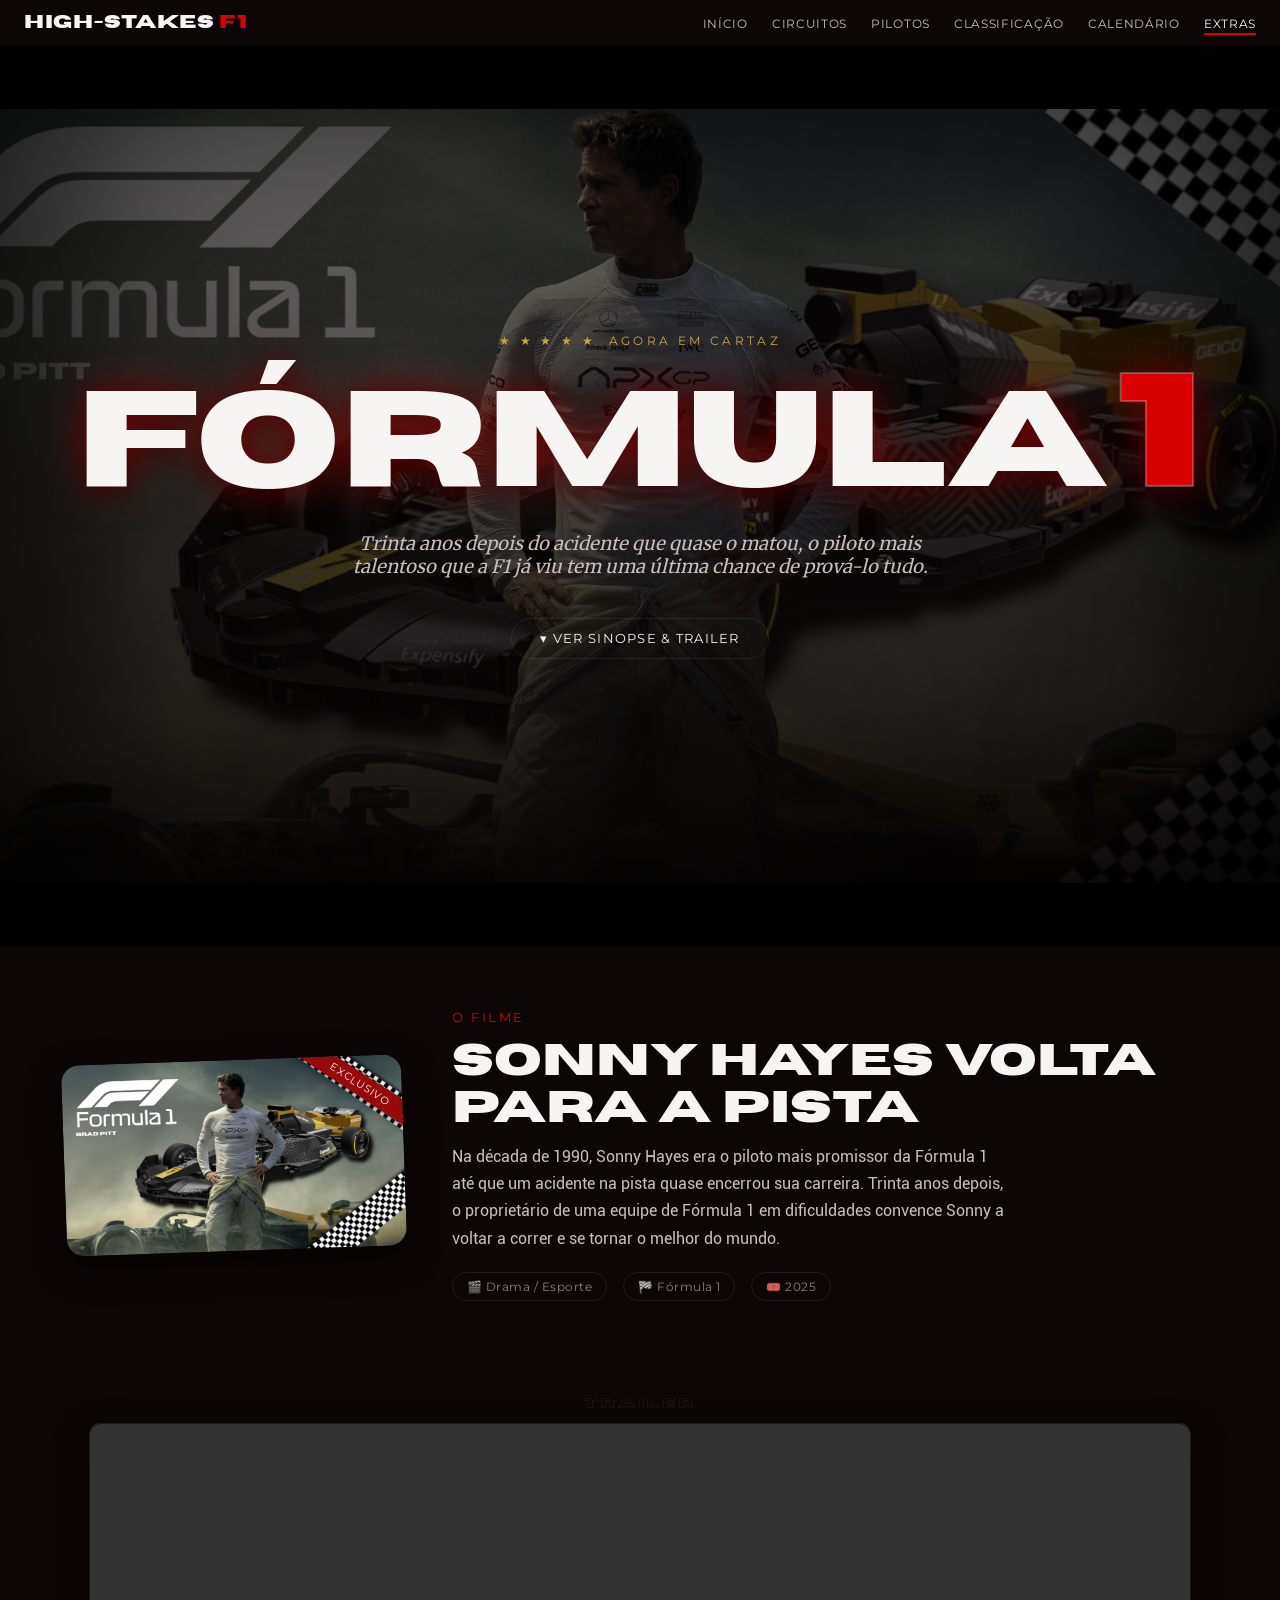
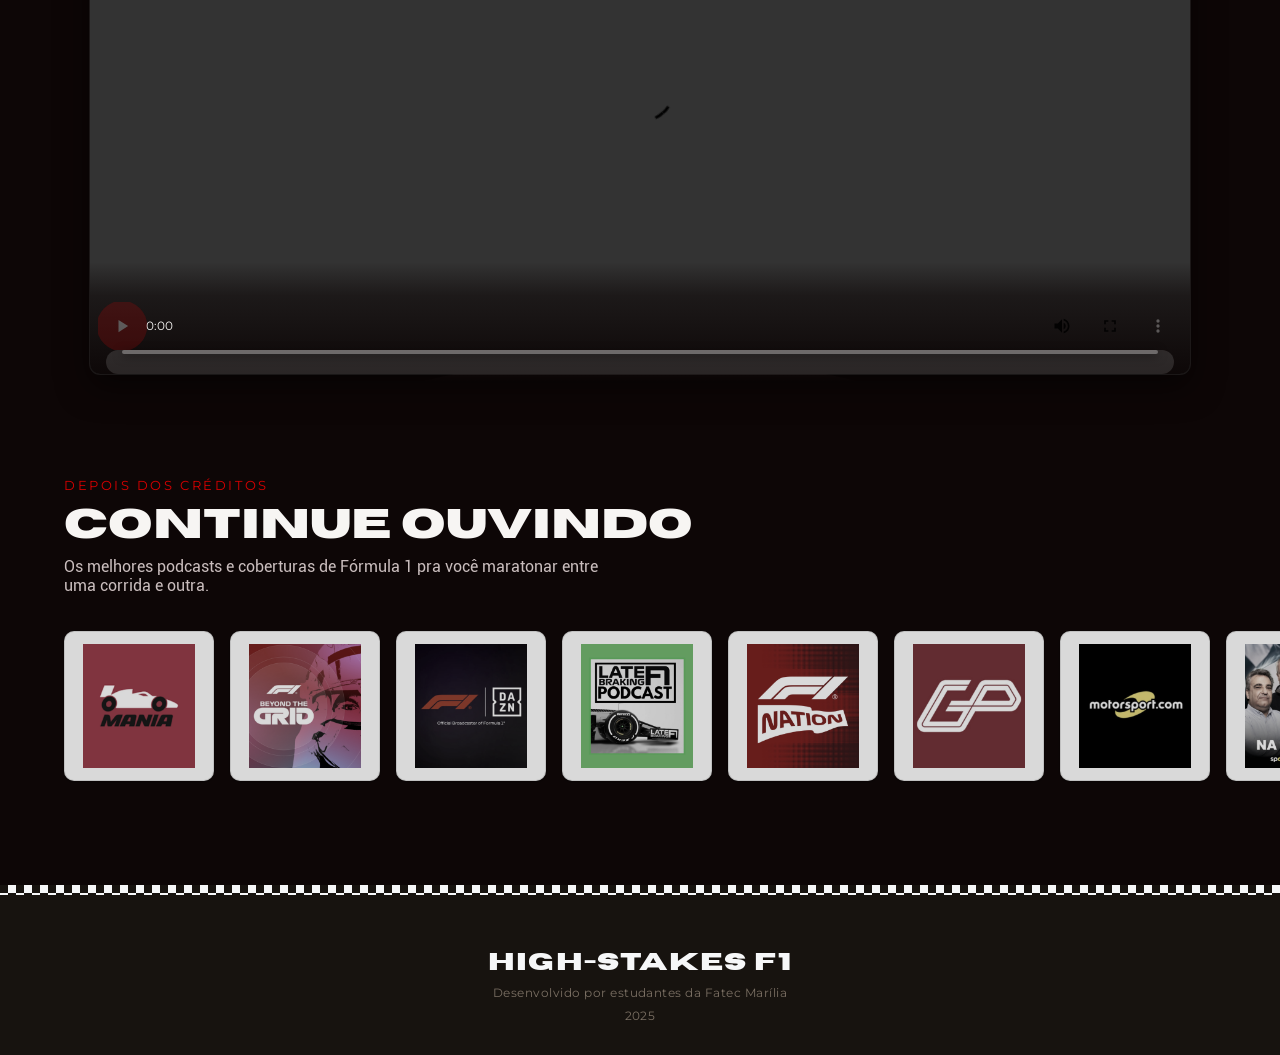
==== commit ee4c6b27: "Add Microsoft Clarity tracking snippet to all pages" ====
--- a/PI/HTML/CE.html
+++ b/PI/HTML/CE.html
@@ -7,6 +7,13 @@
     <link rel="shortcut icon" href="../Midias/Imagens/icone/favicon.ico" type="image/x-icon">
     <meta name="viewport" content="width=device-width, initial-scale=1.0">
     <title>EXTRAS</title>
+    <script type="text/javascript">
+        (function(c,l,a,r,i,t,y){
+            c[a]=c[a]||function(){(c[a].q=c[a].q||[]).push(arguments)};
+            t=l.createElement(r);t.async=1;t.src="https://www.clarity.ms/tag/"+i;
+            y=l.getElementsByTagName(r)[0];y.parentNode.insertBefore(t,y);
+        })(window, document, "clarity", "script", "zbjz1bzq8v");
+    </script>
 </head>
 <body>
     <header class="global-nav global-nav--onscreen">
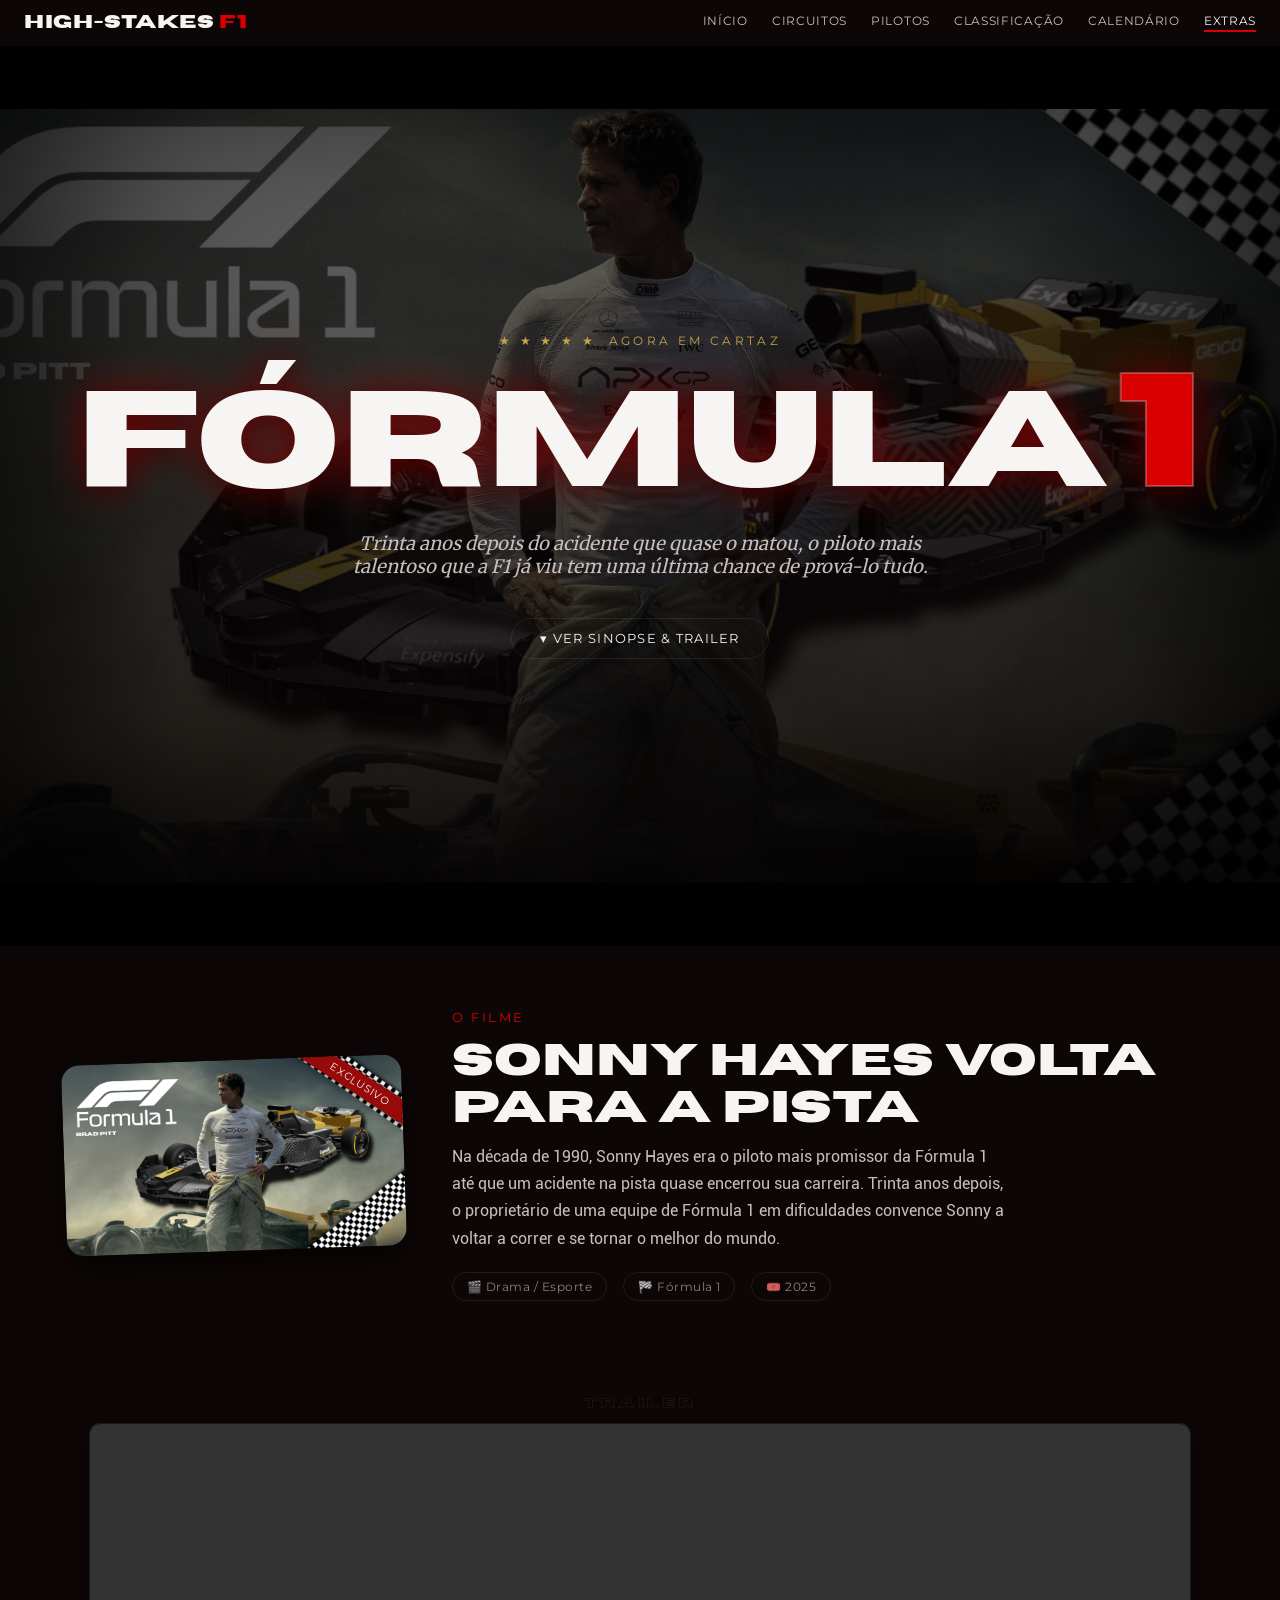
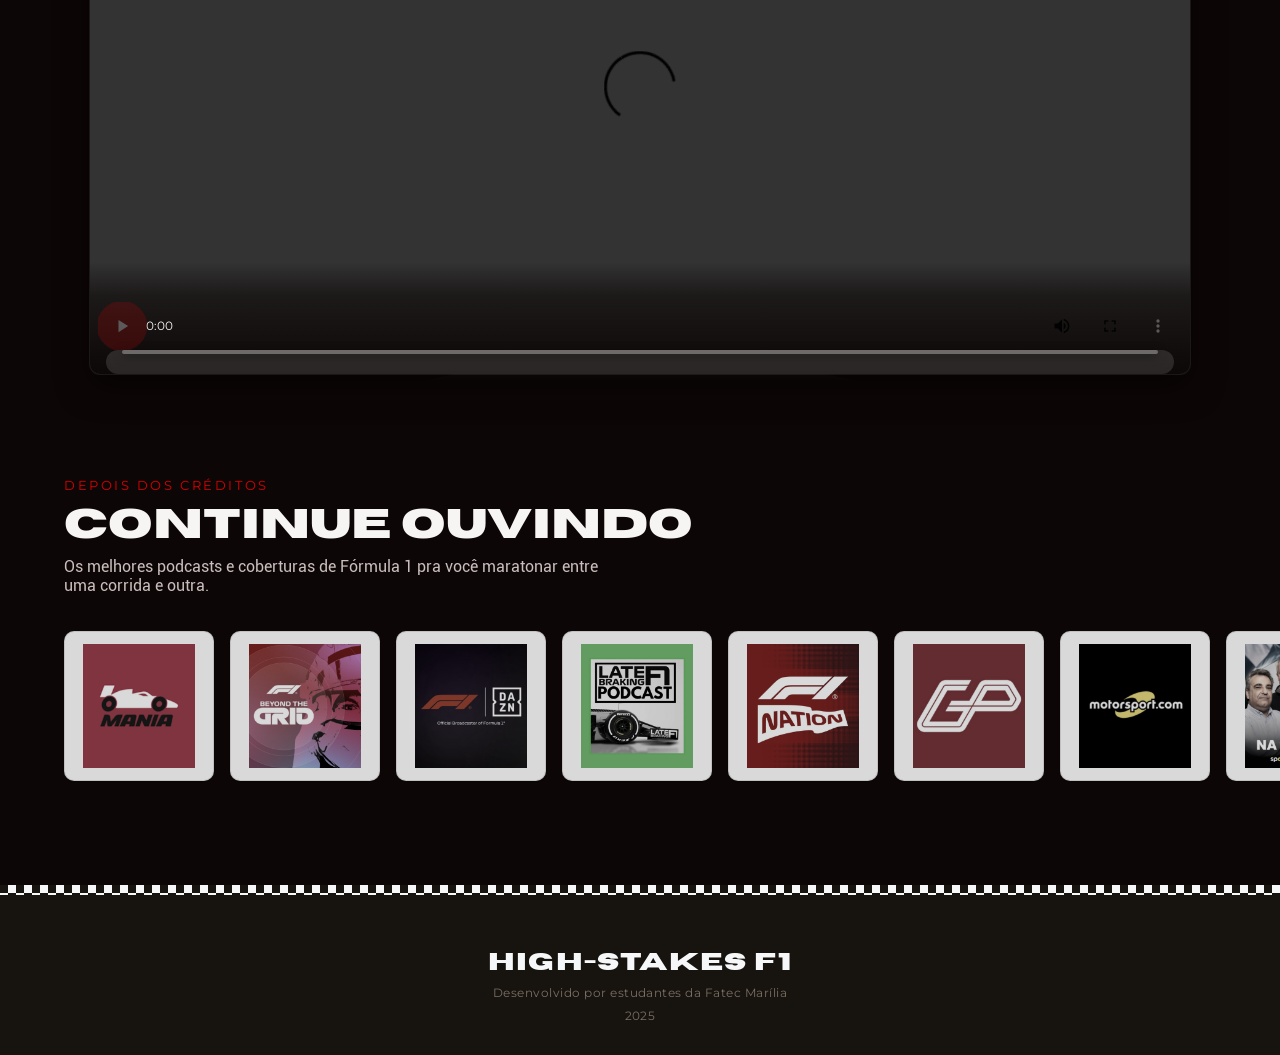
==== commit b0a05f00: "Corrige menu mobile e adiciona icones de navegacao Corrige flex-wrap do reset global quebrando o pai" ====
--- a/PI/HTML/CE.html
+++ b/PI/HTML/CE.html
@@ -2,6 +2,7 @@
 <html lang="pt-br">
 <head>
     <meta charset="UTF-8">
+    <link rel="stylesheet" href="https://cdn.jsdelivr.net/npm/bootstrap-icons@1.11.3/font/bootstrap-icons.css">
     <link rel="stylesheet" href="../CSS/global.css">
     <link rel="stylesheet" href="../CSS/CE.css">
     <link rel="shortcut icon" href="../Midias/Imagens/icone/favicon.ico" type="image/x-icon">
@@ -21,13 +22,14 @@
             <a class="global-nav__logo" href="../PRINCIPAL.html">HIGH-STAKES <span>F1</span></a>
             <input type="checkbox" id="global-nav-toggle" class="global-nav__toggle-input visually-hidden">
             <label for="global-nav-toggle" class="global-nav__toggle-label" aria-label="Abrir menu">&#9776;</label>
+            <label for="global-nav-toggle" class="global-nav__overlay" aria-hidden="true"></label>
             <ul class="global-nav__links">
-                <li><a href="../PRINCIPAL.html">INÍCIO</a></li>
-                <li><a href="corr.html">CIRCUITOS</a></li>
-                <li><a href="corredores.html">PILOTOS</a></li>
-                <li><a href="classificacao.html">CLASSIFICAÇÃO</a></li>
-                <li><a href="data.html">CALENDÁRIO</a></li>
-                <li><a href="CE.html" class="is-active">EXTRAS</a></li>
+                <li><a href="../PRINCIPAL.html"><i class="bi bi-house-door-fill"></i>INÍCIO</a></li>
+                <li><a href="corr.html"><i class="bi bi-signpost-split-fill"></i>CIRCUITOS</a></li>
+                <li><a href="corredores.html"><i class="bi bi-person-badge-fill"></i>PILOTOS</a></li>
+                <li><a href="classificacao.html"><i class="bi bi-trophy-fill"></i>CLASSIFICAÇÃO</a></li>
+                <li><a href="data.html"><i class="bi bi-calendar3"></i>CALENDÁRIO</a></li>
+                <li><a href="CE.html" class="is-active"><i class="bi bi-film"></i>EXTRAS</a></li>
             </ul>
         </div>
     </header>
--- a/PI/CSS/global.css
+++ b/PI/CSS/global.css
@@ -140,6 +140,8 @@
 
 /* ---------- Scrollbar ---------- */
 html{
+    overflow-x: hidden;
+    width: 100%;
     scrollbar-color: var(--accent-strong) var(--bg-raised);
     scrollbar-width: thin;
 }
@@ -307,6 +309,7 @@
     max-width: 1300px;
     margin: 0 auto;
     display: flex;
+    flex-wrap: nowrap;
     align-items: center;
     justify-content: space-between;
     padding: var(--space-3) var(--space-5);
@@ -327,17 +330,27 @@
 .global-nav__toggle-label{
     display: none;
     cursor: pointer;
+    font-size: 0;
+    color: var(--text-primary);
+    line-height: 1;
+}
+.global-nav__toggle-label::before{
+    content: "\2630";
     font-size: 1.6rem;
-    color: var(--text-primary);
-    line-height: 1;
+}
+#global-nav-toggle:checked ~ .global-nav__toggle-label::before{
+    content: "\2715";
 }
 .global-nav__links{
     display: flex;
+    flex-wrap: nowrap;
     align-items: center;
     gap: var(--space-5);
     list-style: none;
 }
 .global-nav__links a{
+    display: flex;
+    align-items: center;
     font-family: var(--font-ui);
     letter-spacing: 0.06em;
     text-transform: uppercase;
@@ -352,38 +365,115 @@
     color: var(--text-primary);
     border-bottom-color: var(--accent);
 }
+.global-nav__links a i{
+    display: none;
+}
+.global-nav__overlay{
+    display: none;
+}
 @media (max-width: 879px){
     .global-nav__toggle-label{
+        position: relative;
         display: flex;
         align-items: center;
         justify-content: center;
-        z-index: 2;
+        z-index: 1001;
+    }
+    .global-nav__overlay{
+        display: block;
+        position: fixed;
+        inset: 0;
+        background-color: rgba(5,2,2,0.55);
+        backdrop-filter: blur(2px);
+        opacity: 0;
+        pointer-events: none;
+        transition: opacity 0.25s ease;
+        z-index: 999;
+    }
+    #global-nav-toggle:checked ~ .global-nav__overlay{
+        opacity: 1;
+        pointer-events: auto;
     }
     .global-nav__links{
         position: fixed;
         top: 0;
         right: 0;
         bottom: 0;
-        width: 70%;
-        max-width: 300px;
+        width: 78%;
+        max-width: 320px;
+        height: 100vh;
+        overflow-y: auto;
         flex-direction: column;
-        align-items: flex-start;
+        align-items: stretch;
         justify-content: flex-start;
-        gap: var(--space-4);
+        gap: var(--space-2);
         background-color: var(--bg-raised);
         box-shadow: var(--shadow-lg);
         transform: translateX(100%);
-        transition: transform 0.25s ease;
+        transition: transform 0.3s ease, visibility 0.3s ease;
         padding: var(--space-8) var(--space-5);
         z-index: 1000;
+        visibility: hidden;
+        pointer-events: none;
+    }
+    .global-nav__links::before{
+        content: "MENU";
+        display: block;
+        width: 100%;
+        font-family: var(--font-ui);
+        letter-spacing: 0.14em;
+        font-size: 0.68rem;
+        color: var(--text-muted);
+        padding-bottom: var(--space-3);
+        margin-bottom: var(--space-2);
+        border-bottom: 1px solid var(--border-subtle);
+    }
+    .global-nav__links li{
+        width: 100%;
     }
     .global-nav__links a{
+        gap: var(--space-3);
+        width: 100%;
         font-size: 0.9rem;
+        letter-spacing: 0.04em;
         color: var(--text-primary);
+        border-bottom: 1px solid var(--border-subtle);
+        padding: var(--space-3) var(--space-2);
+        border-radius: var(--radius-sm);
+        opacity: 0;
+        transform: translateX(18px);
+        transition: color 0.2s ease, background-color 0.2s ease, border-color 0.2s ease,
+                    opacity 0.3s ease, transform 0.3s ease;
+    }
+    .global-nav__links a:hover,
+    .global-nav__links a.is-active{
+        background-color: var(--accent-soft);
+        border-bottom-color: var(--accent-soft);
+    }
+    .global-nav__links a i{
+        display: inline-flex;
+        align-items: center;
+        justify-content: center;
+        width: 1.6rem;
+        font-size: 1.05rem;
+        color: var(--accent);
+        flex-shrink: 0;
     }
     #global-nav-toggle:checked ~ .global-nav__links{
         transform: translateX(0);
-    }
+        visibility: visible;
+        pointer-events: auto;
+    }
+    #global-nav-toggle:checked ~ .global-nav__links a{
+        opacity: 1;
+        transform: translateX(0);
+    }
+    #global-nav-toggle:checked ~ .global-nav__links li:nth-child(1) a{ transition-delay: 0.06s; }
+    #global-nav-toggle:checked ~ .global-nav__links li:nth-child(2) a{ transition-delay: 0.11s; }
+    #global-nav-toggle:checked ~ .global-nav__links li:nth-child(3) a{ transition-delay: 0.16s; }
+    #global-nav-toggle:checked ~ .global-nav__links li:nth-child(4) a{ transition-delay: 0.21s; }
+    #global-nav-toggle:checked ~ .global-nav__links li:nth-child(5) a{ transition-delay: 0.26s; }
+    #global-nav-toggle:checked ~ .global-nav__links li:nth-child(6) a{ transition-delay: 0.31s; }
 }
 
 /* ---------- Shared: footer ---------- */
